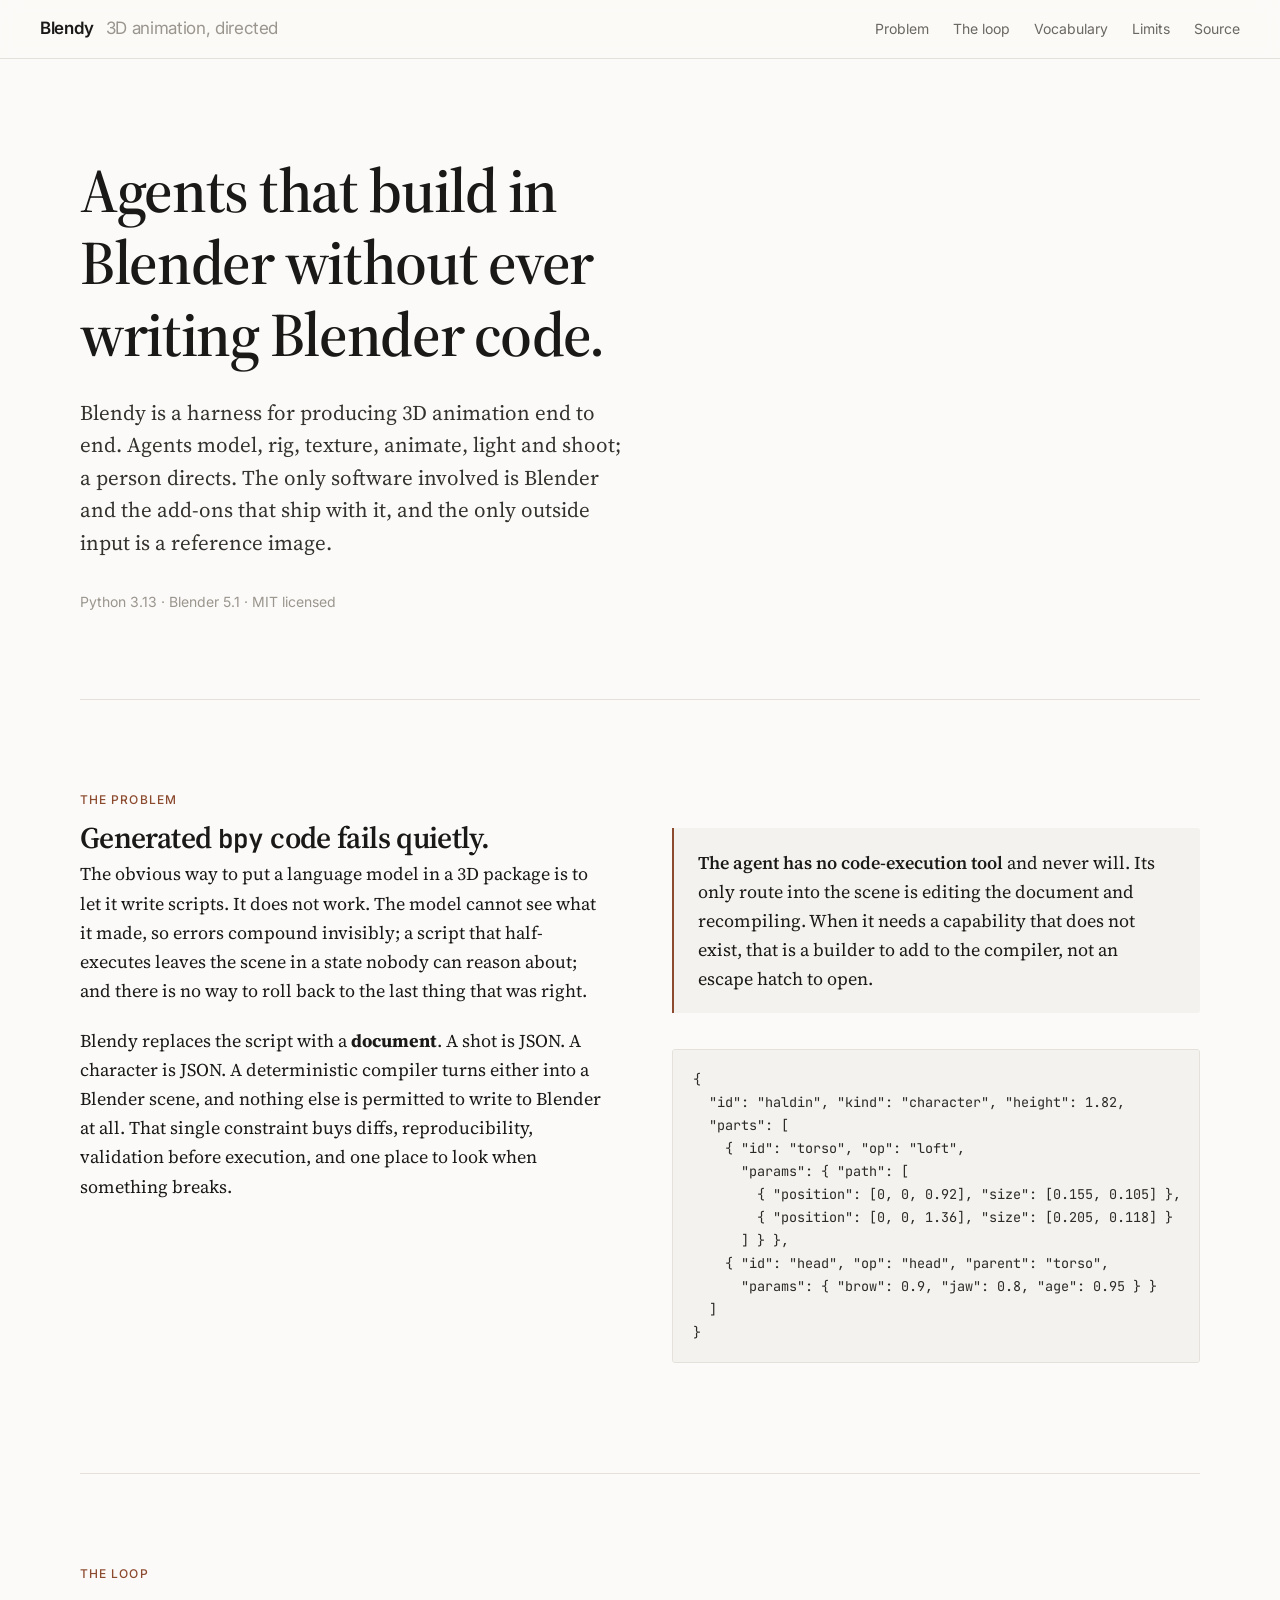
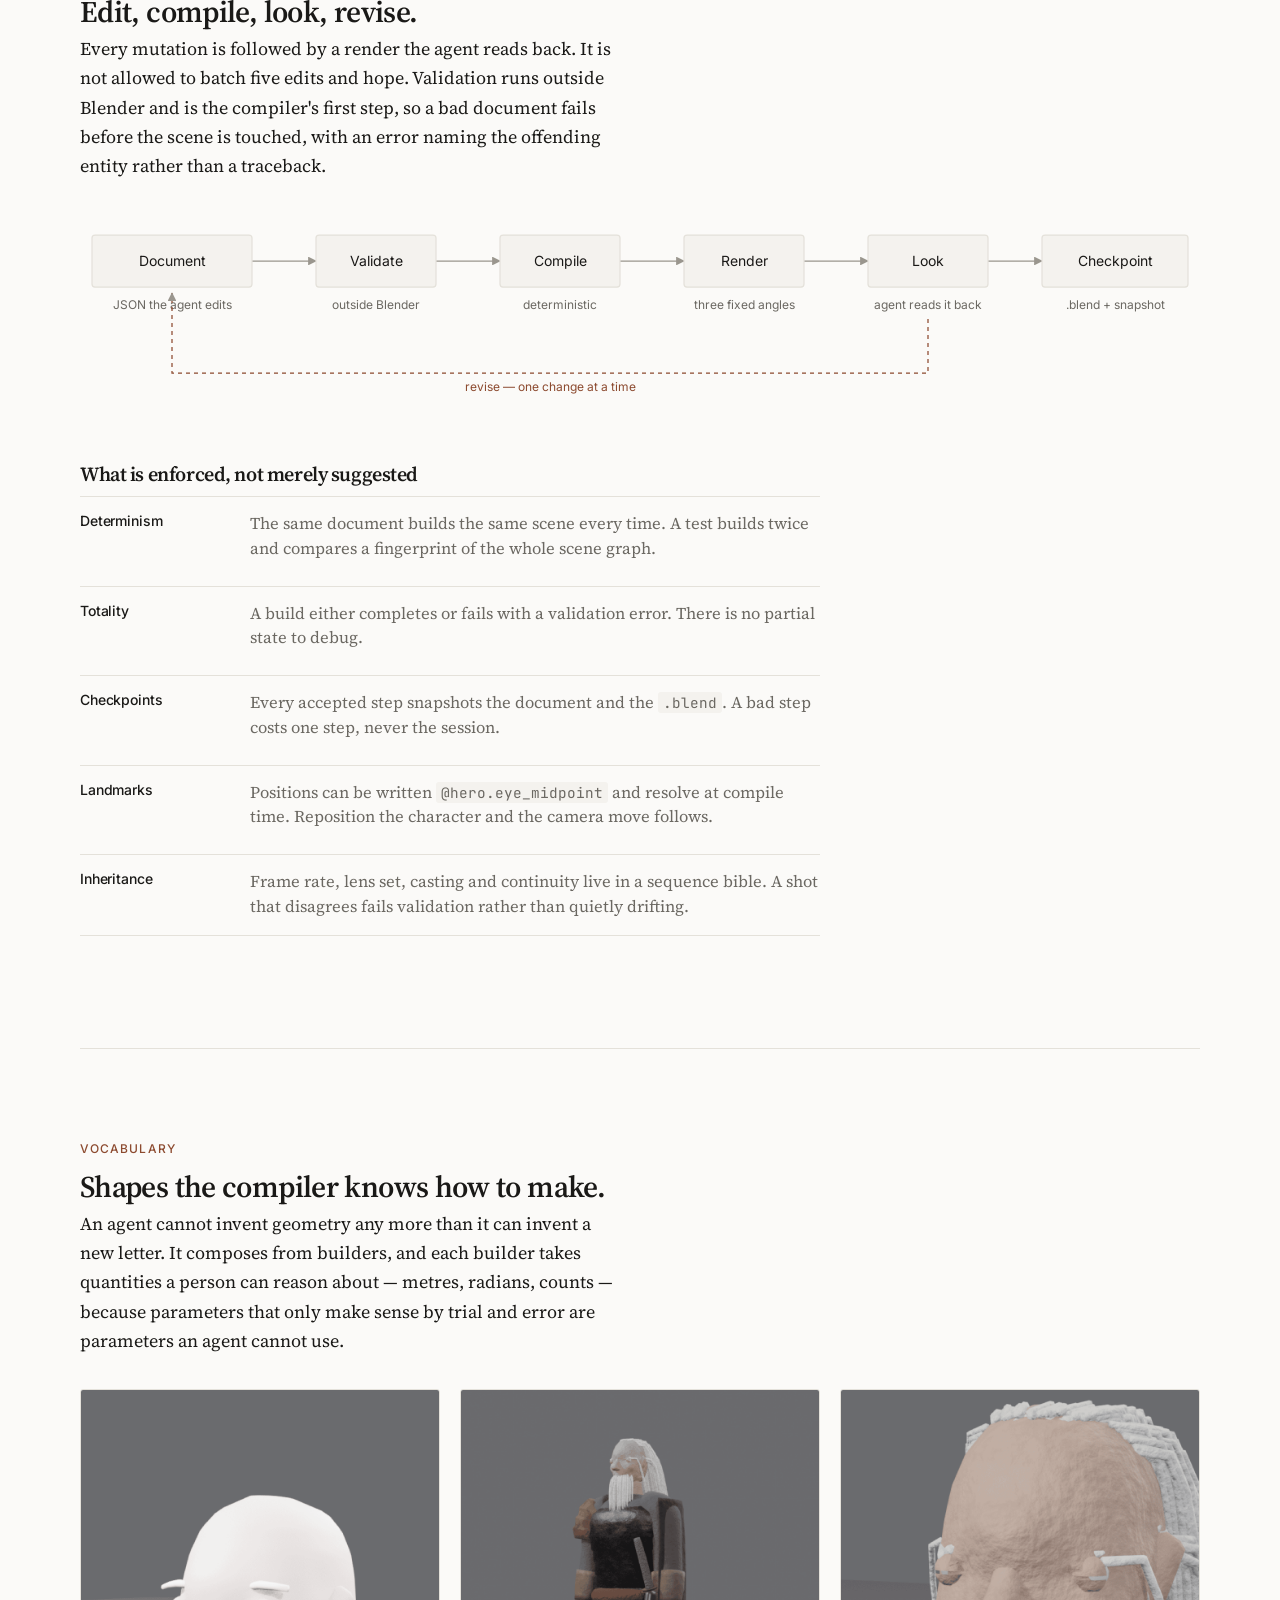
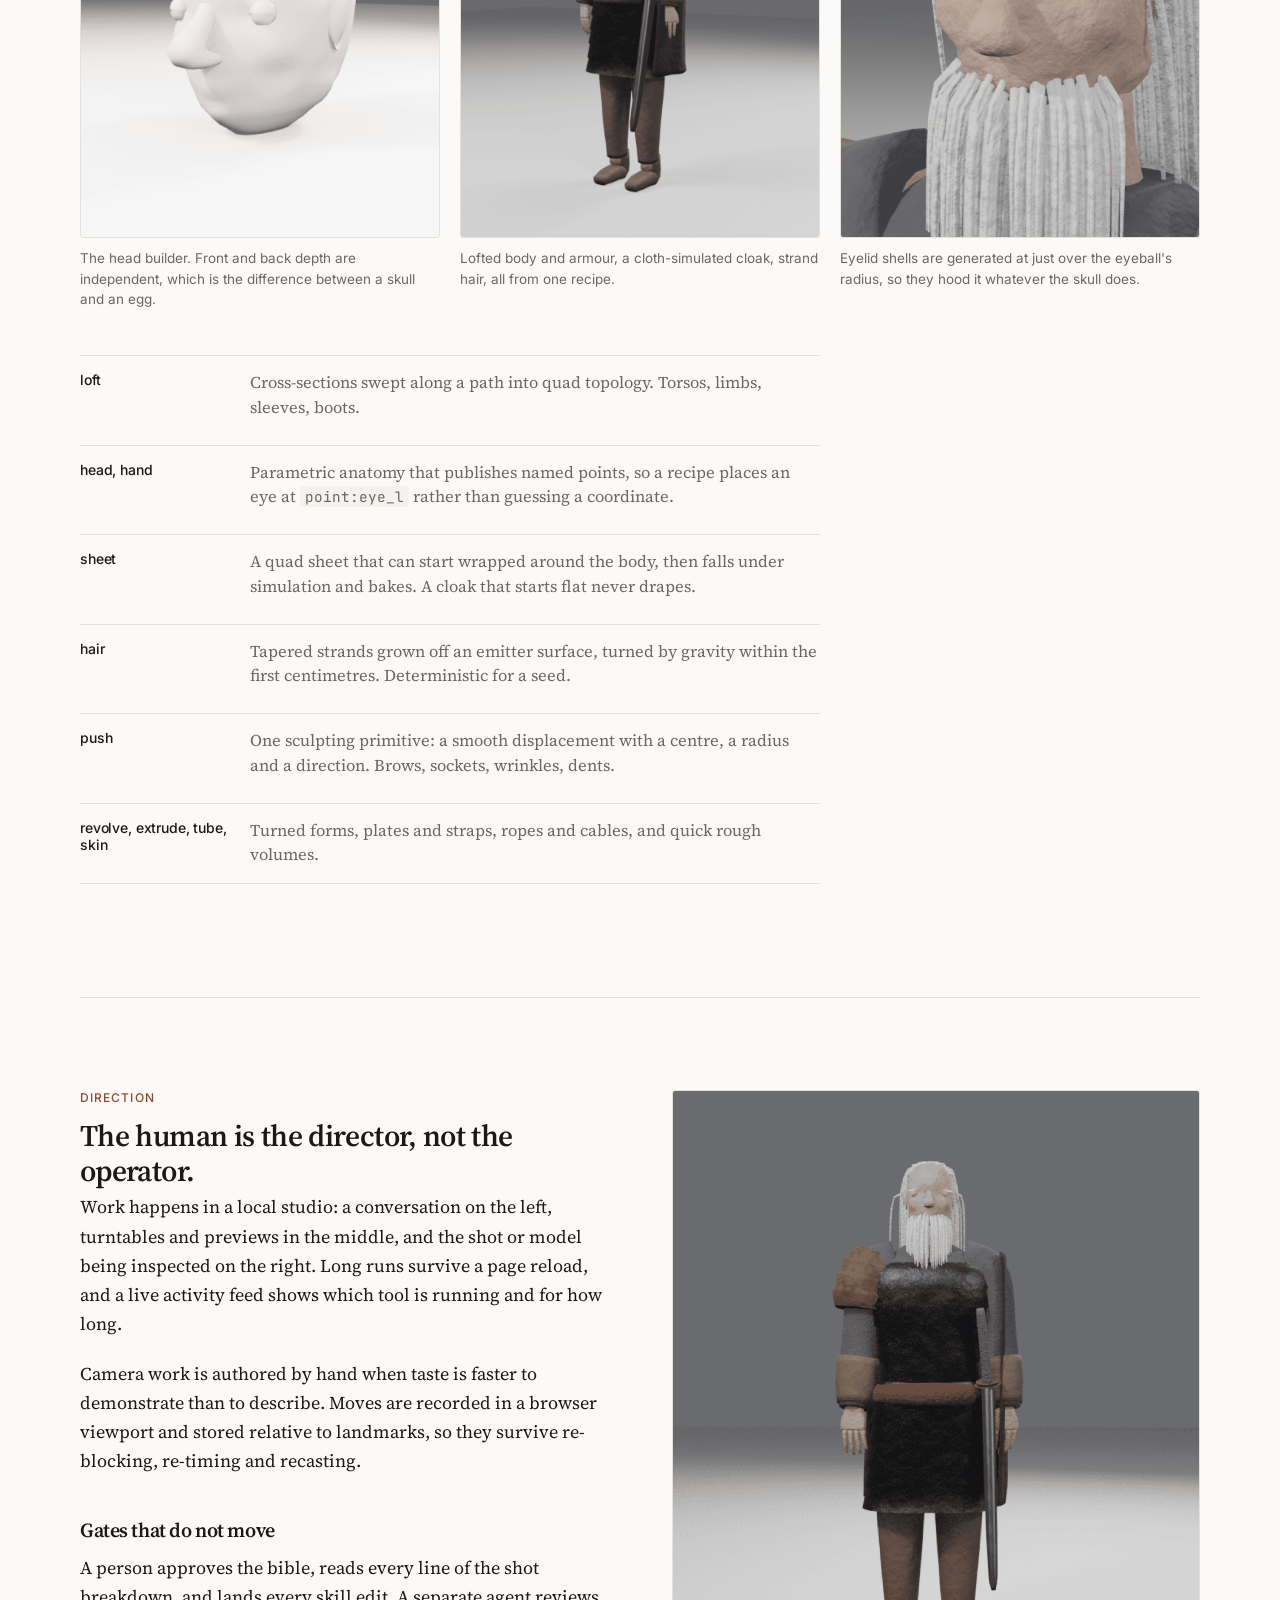
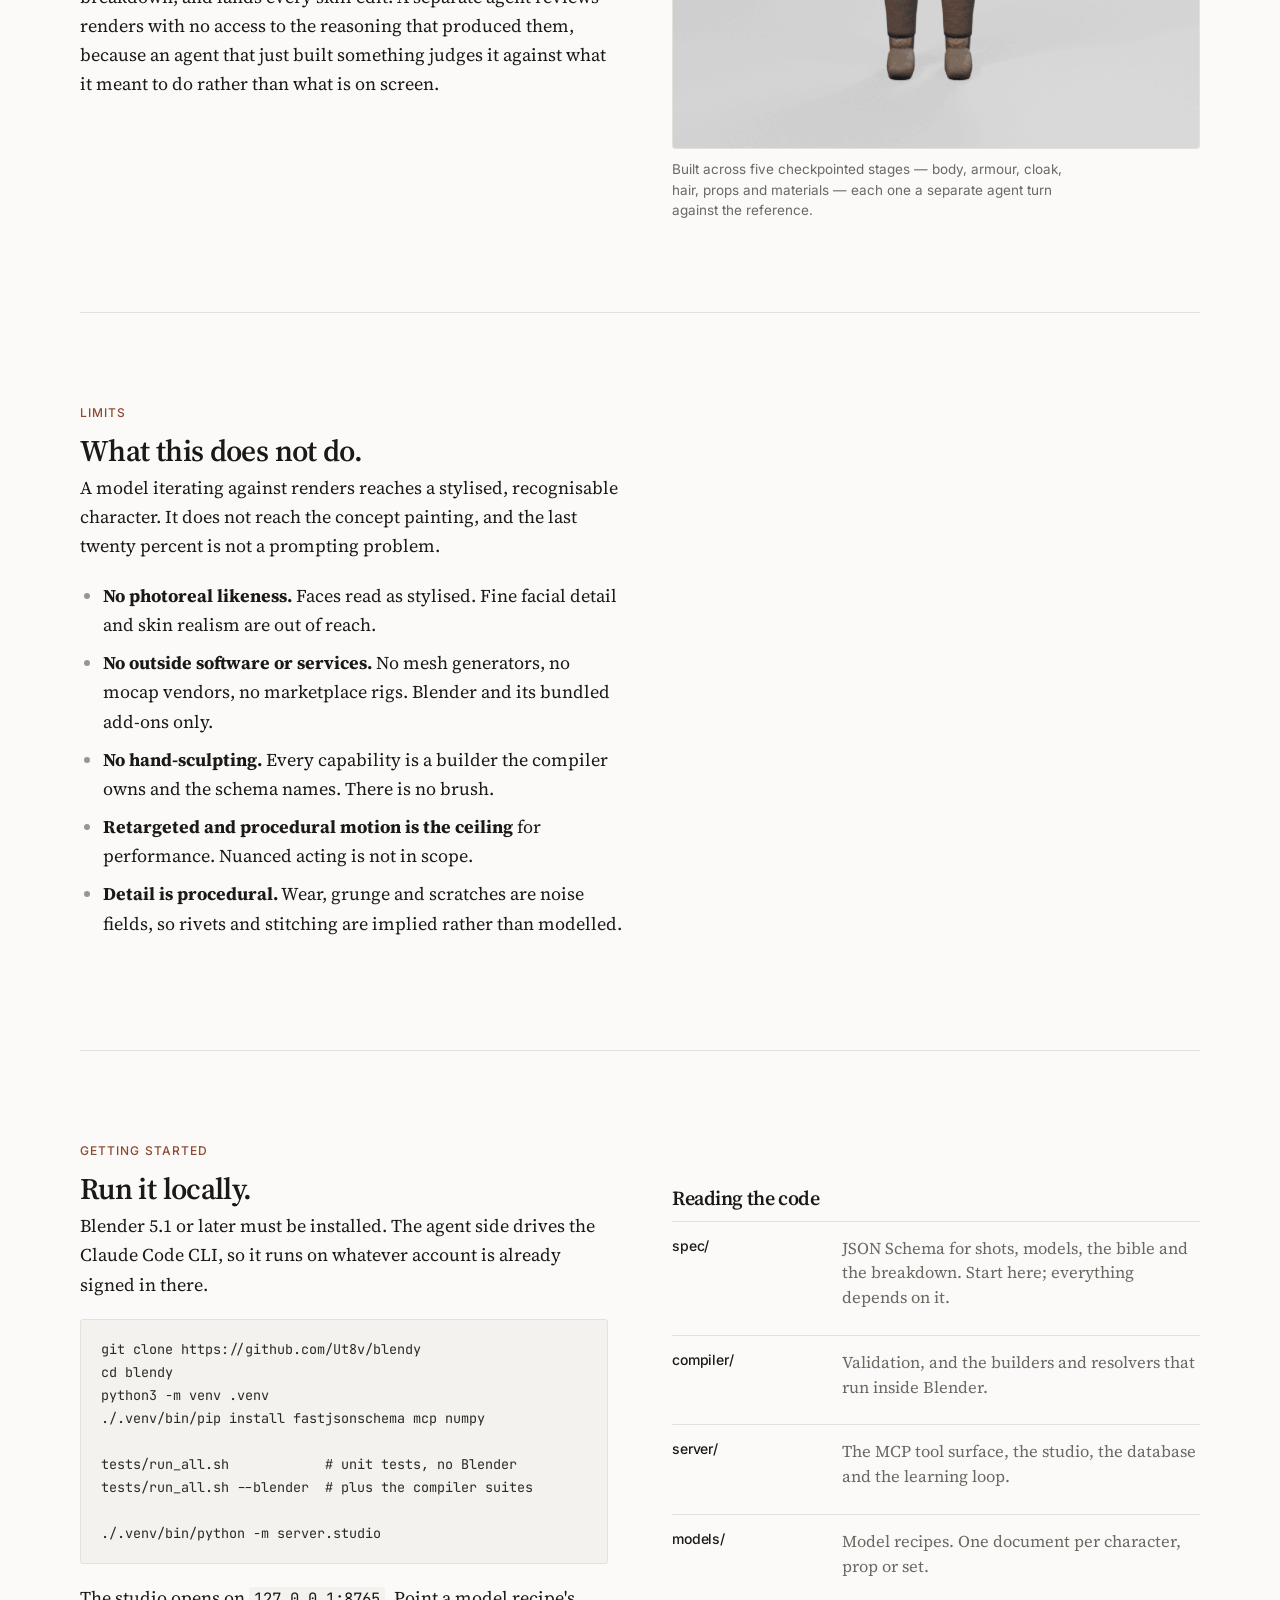
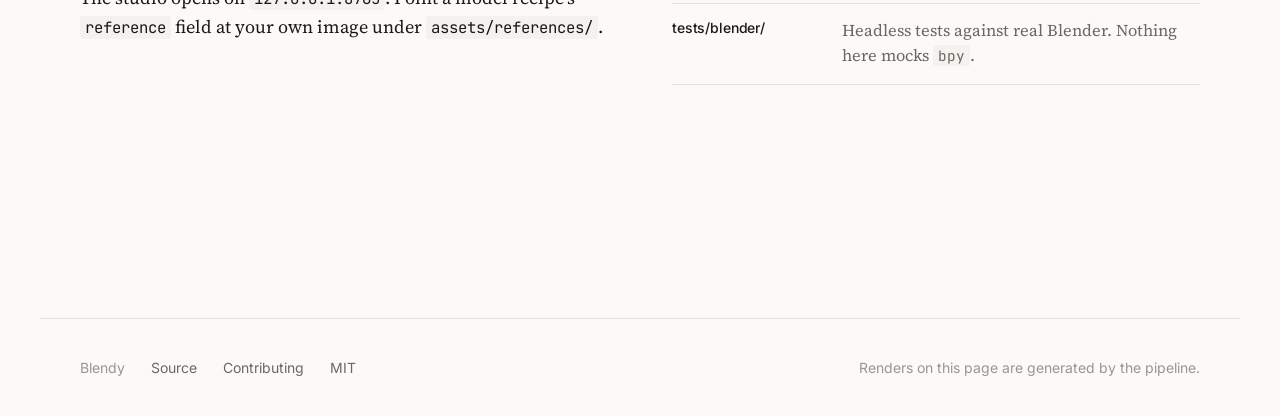
==== docs/index.html @ 9d81b54c "Project site: overview, the loop, the builder vocabulary and its limits" ====
<!doctype html>
<html lang="en">
<head>
<meta charset="utf-8">
<meta name="viewport" content="width=device-width, initial-scale=1">
<title>Blendy — an agent harness for 3D animation in Blender</title>
<meta name="description" content="Agents model, rig, animate, light and shoot in Blender by editing a declarative document. A deterministic compiler turns it into a scene. Nothing else writes to Blender.">
<link rel="preconnect" href="https://fonts.googleapis.com">
<link rel="preconnect" href="https://fonts.gstatic.com" crossorigin>
<link href="https://fonts.googleapis.com/css2?family=Inter:wght@400;500;600&family=JetBrains+Mono:wght@400&family=Source+Serif+4:opsz,wght@8..60,400;8..60,600&display=swap" rel="stylesheet">
<link rel="stylesheet" href="style.css">
</head>
<body>

<header class="masthead">
  <div class="wordmark">Blendy <span>3D animation, directed</span></div>
  <nav>
    <a href="#problem">Problem</a>
    <a href="#loop">The loop</a>
    <a href="#vocabulary">Vocabulary</a>
    <a href="#limits">Limits</a>
    <a href="https://github.com/Ut8v/blendy">Source</a>
  </nav>
</header>

<main>

<section class="hero">
  <div class="prose">
    <h1>Agents that build in Blender without ever writing Blender code.</h1>
    <p class="lede">
      Blendy is a harness for producing 3D animation end to end. Agents model, rig,
      texture, animate, light and shoot; a person directs. The only software involved
      is Blender and the add-ons that ship with it, and the only outside input is a
      reference image.
    </p>
    <p class="byline">Python 3.13 · Blender 5.1 · MIT licensed</p>
  </div>
</section>

<section class="band" id="problem">
  <div class="split">
    <div class="prose">
      <p class="eyebrow">The problem</p>
      <h2>Generated <code>bpy</code> code fails quietly.</h2>
      <p>
        The obvious way to put a language model in a 3D package is to let it write
        scripts. It does not work. The model cannot see what it made, so errors
        compound invisibly; a script that half-executes leaves the scene in a state
        nobody can reason about; and there is no way to roll back to the last thing
        that was right.
      </p>
      <p>
        Blendy replaces the script with a <strong>document</strong>. A shot is JSON.
        A character is JSON. A deterministic compiler turns either into a Blender
        scene, and nothing else is permitted to write to Blender at all. That single
        constraint buys diffs, reproducibility, validation before execution, and one
        place to look when something breaks.
      </p>
    </div>
    <div class="prose">
      <div class="note">
        <p>
          <strong>The agent has no code-execution tool</strong> and never will. Its only
          route into the scene is editing the document and recompiling. When it needs a
          capability that does not exist, that is a builder to add to the compiler, not
          an escape hatch to open.
        </p>
      </div>
      <pre>{
  "id": "haldin", "kind": "character", "height": 1.82,
  "parts": [
    { "id": "torso", "op": "loft",
      "params": { "path": [
        { "position": [0, 0, 0.92], "size": [0.155, 0.105] },
        { "position": [0, 0, 1.36], "size": [0.205, 0.118] }
      ] } },
    { "id": "head", "op": "head", "parent": "torso",
      "params": { "brow": 0.9, "jaw": 0.8, "age": 0.95 } }
  ]
}</pre>
    </div>
  </div>
</section>

<section class="band" id="loop">
  <div class="prose">
    <p class="eyebrow">The loop</p>
    <h2>Edit, compile, look, revise.</h2>
    <p>
      Every mutation is followed by a render the agent reads back. It is not allowed
      to batch five edits and hope. Validation runs outside Blender and is the
      compiler's first step, so a bad document fails before the scene is touched, with
      an error naming the offending entity rather than a traceback.
    </p>
  </div>

  <div class="diagram" role="img" aria-label="Pipeline: document, validate, compile, render, look, then revise or checkpoint.">
    <svg viewBox="0 0 1120 210" xmlns="http://www.w3.org/2000/svg">
      <defs>
        <marker id="a" viewBox="0 0 10 10" refX="9" refY="5" markerWidth="7" markerHeight="7" orient="auto">
          <path d="M0 0 L10 5 L0 10 z" fill="#9a968e"/>
        </marker>
      </defs>
      <g fill="none" stroke="#9a968e" stroke-width="1.25" marker-end="url(#a)">
        <path d="M172 60 H236"/><path d="M356 60 H420"/><path d="M540 60 H604"/><path d="M724 60 H788"/>
        <path d="M908 60 H962"/>
      </g>
      <g stroke="#e4e1da" stroke-width="1.25" fill="#f4f2ee">
        <rect x="12" y="34" width="160" height="52" rx="3"/>
        <rect x="236" y="34" width="120" height="52" rx="3"/>
        <rect x="420" y="34" width="120" height="52" rx="3"/>
        <rect x="604" y="34" width="120" height="52" rx="3"/>
        <rect x="788" y="34" width="120" height="52" rx="3"/>
        <rect x="962" y="34" width="146" height="52" rx="3"/>
      </g>
      <g font-size="14" fill="#1a1917" text-anchor="middle">
        <text x="92" y="65">Document</text><text x="296" y="65">Validate</text>
        <text x="480" y="65">Compile</text><text x="664" y="65">Render</text>
        <text x="848" y="65">Look</text><text x="1035" y="65">Checkpoint</text>
      </g>
      <g font-size="12" fill="#6b6862" text-anchor="middle">
        <text x="92" y="108">JSON the agent edits</text>
        <text x="296" y="108">outside Blender</text>
        <text x="480" y="108">deterministic</text>
        <text x="664" y="108">three fixed angles</text>
        <text x="848" y="108">agent reads it back</text>
        <text x="1035" y="108">.blend + snapshot</text>
      </g>
      <path d="M848 118 V172 H92 V92" fill="none" stroke="#8c4a2f" stroke-width="1.25"
            stroke-dasharray="4 4" marker-end="url(#a)"/>
      <text x="470" y="190" font-size="12" fill="#8c4a2f" text-anchor="middle">revise — one change at a time</text>
    </svg>
  </div>

  <div class="prose wide" style="margin-top:44px">
    <h3>What is enforced, not merely suggested</h3>
    <ul class="plain">
      <li><b>Determinism</b><span>The same document builds the same scene every time. A test builds twice and compares a fingerprint of the whole scene graph.</span></li>
      <li><b>Totality</b><span>A build either completes or fails with a validation error. There is no partial state to debug.</span></li>
      <li><b>Checkpoints</b><span>Every accepted step snapshots the document and the <code>.blend</code>. A bad step costs one step, never the session.</span></li>
      <li><b>Landmarks</b><span>Positions can be written <code>@hero.eye_midpoint</code> and resolve at compile time. Reposition the character and the camera move follows.</span></li>
      <li><b>Inheritance</b><span>Frame rate, lens set, casting and continuity live in a sequence bible. A shot that disagrees fails validation rather than quietly drifting.</span></li>
    </ul>
  </div>
</section>

<section class="band" id="vocabulary">
  <div class="prose">
    <p class="eyebrow">Vocabulary</p>
    <h2>Shapes the compiler knows how to make.</h2>
    <p>
      An agent cannot invent geometry any more than it can invent a new letter. It
      composes from builders, and each builder takes quantities a person can reason
      about — metres, radians, counts — because parameters that only make sense by
      trial and error are parameters an agent cannot use.
    </p>
  </div>

  <div class="plates">
    <figure>
      <img src="images/head-builder.png" alt="A parametric head with brow ridge, eye sockets, cheekbones and jaw.">
      <figcaption>The head builder. Front and back depth are independent, which is the difference between a skull and an egg.</figcaption>
    </figure>
    <figure>
      <img src="images/haldin-three-quarter.png" alt="A character in layered armour with a cloak and a sword at the hip.">
      <figcaption>Lofted body and armour, a cloth-simulated cloak, strand hair, all from one recipe.</figcaption>
    </figure>
    <figure>
      <img src="images/haldin-head.png" alt="Close-up of the character's head showing lids, beard and hair.">
      <figcaption>Eyelid shells are generated at just over the eyeball's radius, so they hood it whatever the skull does.</figcaption>
    </figure>
  </div>

  <div class="prose wide" style="margin-top:46px">
    <ul class="plain">
      <li><b>loft</b><span>Cross-sections swept along a path into quad topology. Torsos, limbs, sleeves, boots.</span></li>
      <li><b>head, hand</b><span>Parametric anatomy that publishes named points, so a recipe places an eye at <code>point:eye_l</code> rather than guessing a coordinate.</span></li>
      <li><b>sheet</b><span>A quad sheet that can start wrapped around the body, then falls under simulation and bakes. A cloak that starts flat never drapes.</span></li>
      <li><b>hair</b><span>Tapered strands grown off an emitter surface, turned by gravity within the first centimetres. Deterministic for a seed.</span></li>
      <li><b>push</b><span>One sculpting primitive: a smooth displacement with a centre, a radius and a direction. Brows, sockets, wrinkles, dents.</span></li>
      <li><b>revolve, extrude, tube, skin</b><span>Turned forms, plates and straps, ropes and cables, and quick rough volumes.</span></li>
    </ul>
  </div>
</section>

<section class="band" id="direction">
  <div class="split">
    <div class="prose">
      <p class="eyebrow">Direction</p>
      <h2>The human is the director, not the operator.</h2>
      <p>
        Work happens in a local studio: a conversation on the left, turntables and
        previews in the middle, and the shot or model being inspected on the right.
        Long runs survive a page reload, and a live activity feed shows which tool is
        running and for how long.
      </p>
      <p>
        Camera work is authored by hand when taste is faster to demonstrate than to
        describe. Moves are recorded in a browser viewport and stored relative to
        landmarks, so they survive re-blocking, re-timing and recasting.
      </p>
      <h3>Gates that do not move</h3>
      <p>
        A person approves the bible, reads every line of the shot breakdown, and lands
        every skill edit. A separate agent reviews renders with no access to the
        reasoning that produced them, because an agent that just built something
        judges it against what it meant to do rather than what is on screen.
      </p>
    </div>
    <figure>
      <img src="images/haldin-front.png" alt="Front view of the finished character.">
      <figcaption>
        Built across five checkpointed stages — body, armour, cloak, hair, props and
        materials — each one a separate agent turn against the reference.
      </figcaption>
    </figure>
  </div>
</section>

<section class="band" id="limits">
  <div class="prose">
    <p class="eyebrow">Limits</p>
    <h2>What this does not do.</h2>
    <p>
      A model iterating against renders reaches a stylised, recognisable character. It
      does not reach the concept painting, and the last twenty percent is not a
      prompting problem.
    </p>
    <ul>
      <li><strong>No photoreal likeness.</strong> Faces read as stylised. Fine facial detail and skin realism are out of reach.</li>
      <li><strong>No outside software or services.</strong> No mesh generators, no mocap vendors, no marketplace rigs. Blender and its bundled add-ons only.</li>
      <li><strong>No hand-sculpting.</strong> Every capability is a builder the compiler owns and the schema names. There is no brush.</li>
      <li><strong>Retargeted and procedural motion is the ceiling</strong> for performance. Nuanced acting is not in scope.</li>
      <li><strong>Detail is procedural.</strong> Wear, grunge and scratches are noise fields, so rivets and stitching are implied rather than modelled.</li>
    </ul>
  </div>
</section>

<section class="band" id="start">
  <div class="split">
    <div class="prose">
      <p class="eyebrow">Getting started</p>
      <h2>Run it locally.</h2>
      <p>
        Blender 5.1 or later must be installed. The agent side drives the Claude Code
        CLI, so it runs on whatever account is already signed in there.
      </p>
      <pre>git clone https://github.com/Ut8v/blendy
cd blendy
python3 -m venv .venv
./.venv/bin/pip install fastjsonschema mcp numpy

tests/run_all.sh            # unit tests, no Blender
tests/run_all.sh --blender  # plus the compiler suites

./.venv/bin/python -m server.studio</pre>
      <p>
        The studio opens on <code>127.0.0.1:8765</code>. Point a model recipe's
        <code>reference</code> field at your own image under
        <code>assets/references/</code>.
      </p>
    </div>
    <div class="prose">
      <h3>Reading the code</h3>
      <ul class="plain">
        <li><b>spec/</b><span>JSON Schema for shots, models, the bible and the breakdown. Start here; everything depends on it.</span></li>
        <li><b>compiler/</b><span>Validation, and the builders and resolvers that run inside Blender.</span></li>
        <li><b>server/</b><span>The MCP tool surface, the studio, the database and the learning loop.</span></li>
        <li><b>models/</b><span>Model recipes. One document per character, prop or set.</span></li>
        <li><b>tests/blender/</b><span>Headless tests against real Blender. Nothing here mocks <code>bpy</code>.</span></li>
      </ul>
    </div>
  </div>
</section>

</main>

<footer>
  <span>Blendy</span>
  <a href="https://github.com/Ut8v/blendy">Source</a>
  <a href="https://github.com/Ut8v/blendy/blob/main/CONTRIBUTING.md">Contributing</a>
  <a href="https://github.com/Ut8v/blendy/blob/main/LICENSE">MIT</a>
  <span style="margin-left:auto">Renders on this page are generated by the pipeline.</span>
</footer>

</body>
</html>
---- docs/style.css ----
/* Blendy documentation. Editorial rather than promotional: one column, real
   prose, restrained palette, no decoration that is not carrying information. */

:root {
  --paper: #fbfaf8;
  --ink: #1a1917;
  --muted: #6b6862;
  --faint: #9a968e;
  --rule: #e4e1da;
  --panel: #f4f2ee;
  --accent: #8c4a2f;
  --serif: "Source Serif 4", Iowan Old Style, Georgia, serif;
  --sans: "Inter", ui-sans-serif, system-ui, -apple-system, sans-serif;
  --mono: "JetBrains Mono", ui-monospace, SFMono-Regular, Menlo, monospace;
  --measure: 34rem;
}

* { box-sizing: border-box; }
html { -webkit-text-size-adjust: 100%; scroll-behavior: smooth; }
body {
  margin: 0; background: var(--paper); color: var(--ink);
  font: 400 18px/1.62 var(--serif);
  -webkit-font-smoothing: antialiased; font-synthesis: none;
}

/* ---- masthead ---- */
.masthead {
  position: sticky; top: 0; z-index: 10;
  display: flex; align-items: baseline; gap: 28px;
  padding: 18px 40px; border-bottom: 1px solid var(--rule);
  background: color-mix(in srgb, var(--paper) 88%, transparent);
  backdrop-filter: saturate(1.4) blur(8px);
}
.wordmark { font: 600 17px var(--sans); letter-spacing: -0.02em; }
.wordmark span { color: var(--faint); font-weight: 400; margin-left: 8px; }
.masthead nav { margin-left: auto; display: flex; gap: 24px; }
.masthead a {
  font: 400 14px var(--sans); color: var(--muted); text-decoration: none;
  padding-bottom: 2px; border-bottom: 1px solid transparent;
}
.masthead a:hover { color: var(--ink); border-bottom-color: var(--ink); }

/* ---- layout ---- */
main { padding: 0 40px 120px; }
section { max-width: 1120px; margin: 0 auto; }
.prose { max-width: var(--measure); }
.prose.wide { max-width: 740px; }
.lede { font-size: 21px; line-height: 1.55; }
p { margin: 0 0 1.15em; }
a { color: var(--ink); text-decoration-color: var(--faint); text-underline-offset: 3px; }
a:hover { text-decoration-color: var(--ink); }

h1, h2, h3 { font-weight: 600; letter-spacing: -0.021em; line-height: 1.16; margin: 0; }
h1 { font-size: clamp(40px, 6vw, 62px); max-width: 20ch; }
h2 { font-size: 30px; margin: 0 0 4px; }
h3 { font-size: 20px; margin: 2.2em 0 0.5em; }
.eyebrow {
  font: 500 12px var(--sans); letter-spacing: 0.09em; text-transform: uppercase;
  color: var(--accent); margin: 0 0 14px;
}

.band { padding: 92px 0; border-top: 1px solid var(--rule); }
.band:first-of-type { border-top: 0; }
.split { display: grid; grid-template-columns: minmax(0, 1fr) minmax(0, 1fr); gap: 64px; align-items: start; }
@media (max-width: 900px) {
  main { padding: 0 22px 80px; }
  .masthead { padding: 16px 22px; gap: 16px; }
  .masthead nav { gap: 16px; }
  .split { grid-template-columns: 1fr; gap: 36px; }
}

/* ---- hero ---- */
.hero { padding: 96px 0 72px; }
.hero .lede { margin-top: 26px; color: #34322e; }
.byline { margin-top: 34px; font: 400 14px var(--sans); color: var(--faint); }
.byline code { font-size: 13px; }

/* ---- figures ---- */
figure { margin: 0; }
figure img {
  display: block; width: 100%; border: 1px solid var(--rule); border-radius: 3px;
  background: var(--panel);
}
figcaption {
  margin-top: 10px; font: 400 13.5px/1.5 var(--sans); color: var(--muted);
  max-width: 46ch;
}
.plates { display: grid; grid-template-columns: repeat(3, 1fr); gap: 20px; margin-top: 34px; }
@media (max-width: 760px) { .plates { grid-template-columns: 1fr; } }

/* ---- code ---- */
pre {
  margin: 1.4em 0; padding: 18px 20px; overflow-x: auto;
  background: var(--panel); border: 1px solid var(--rule); border-radius: 3px;
  font: 400 13.5px/1.7 var(--mono); color: #2c2a26;
}
code { font-family: var(--mono); font-size: 0.87em; }
p code, li code { background: var(--panel); padding: 1px 5px; border-radius: 3px; }

/* ---- lists ---- */
ul, ol { margin: 0 0 1.15em; padding-left: 1.25em; }
li { margin-bottom: 0.5em; }
li::marker { color: var(--faint); }
.plain { list-style: none; padding: 0; }
.plain li {
  padding: 15px 0; border-top: 1px solid var(--rule);
  display: grid; grid-template-columns: 148px minmax(0, 1fr); gap: 22px;
}
.plain li:last-child { border-bottom: 1px solid var(--rule); }
.plain b { font: 500 14px var(--sans); letter-spacing: -0.01em; }
.plain span { color: var(--muted); font-size: 16.5px; line-height: 1.5; }
@media (max-width: 620px) { .plain li { grid-template-columns: 1fr; gap: 4px; } }

/* ---- diagram ---- */
.diagram { margin: 8px 0 0; }
.diagram svg { width: 100%; height: auto; }
.diagram text { font-family: var(--sans); }

/* ---- callout ---- */
.note {
  margin: 2em 0; padding: 20px 24px; background: var(--panel);
  border-left: 2px solid var(--accent); border-radius: 0 3px 3px 0;
}
.note p:last-child { margin-bottom: 0; }
.note strong { font-weight: 600; }

/* ---- footer ---- */
footer {
  border-top: 1px solid var(--rule); padding: 40px;
  font: 400 14px var(--sans); color: var(--faint);
  display: flex; gap: 26px; flex-wrap: wrap; max-width: 1200px; margin: 0 auto;
}
footer a { color: var(--muted); text-decoration: none; }
footer a:hover { color: var(--ink); }
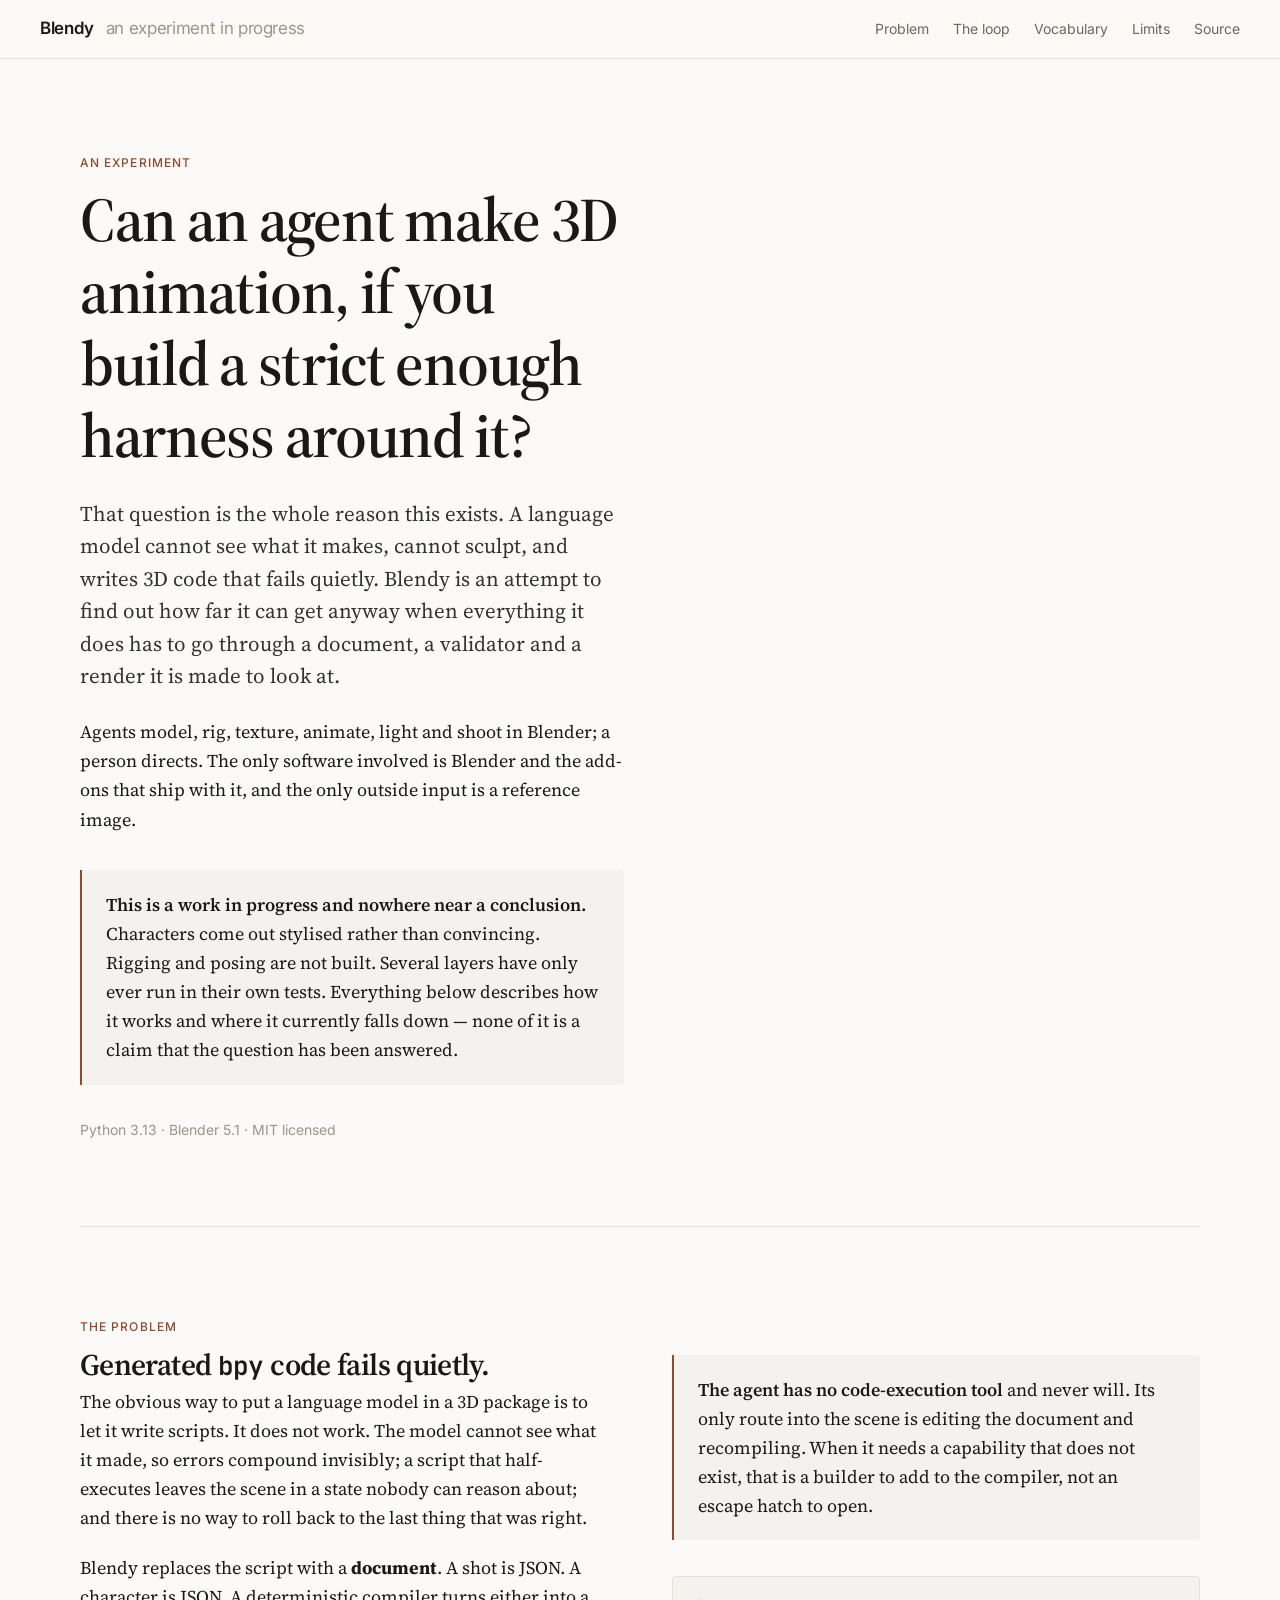
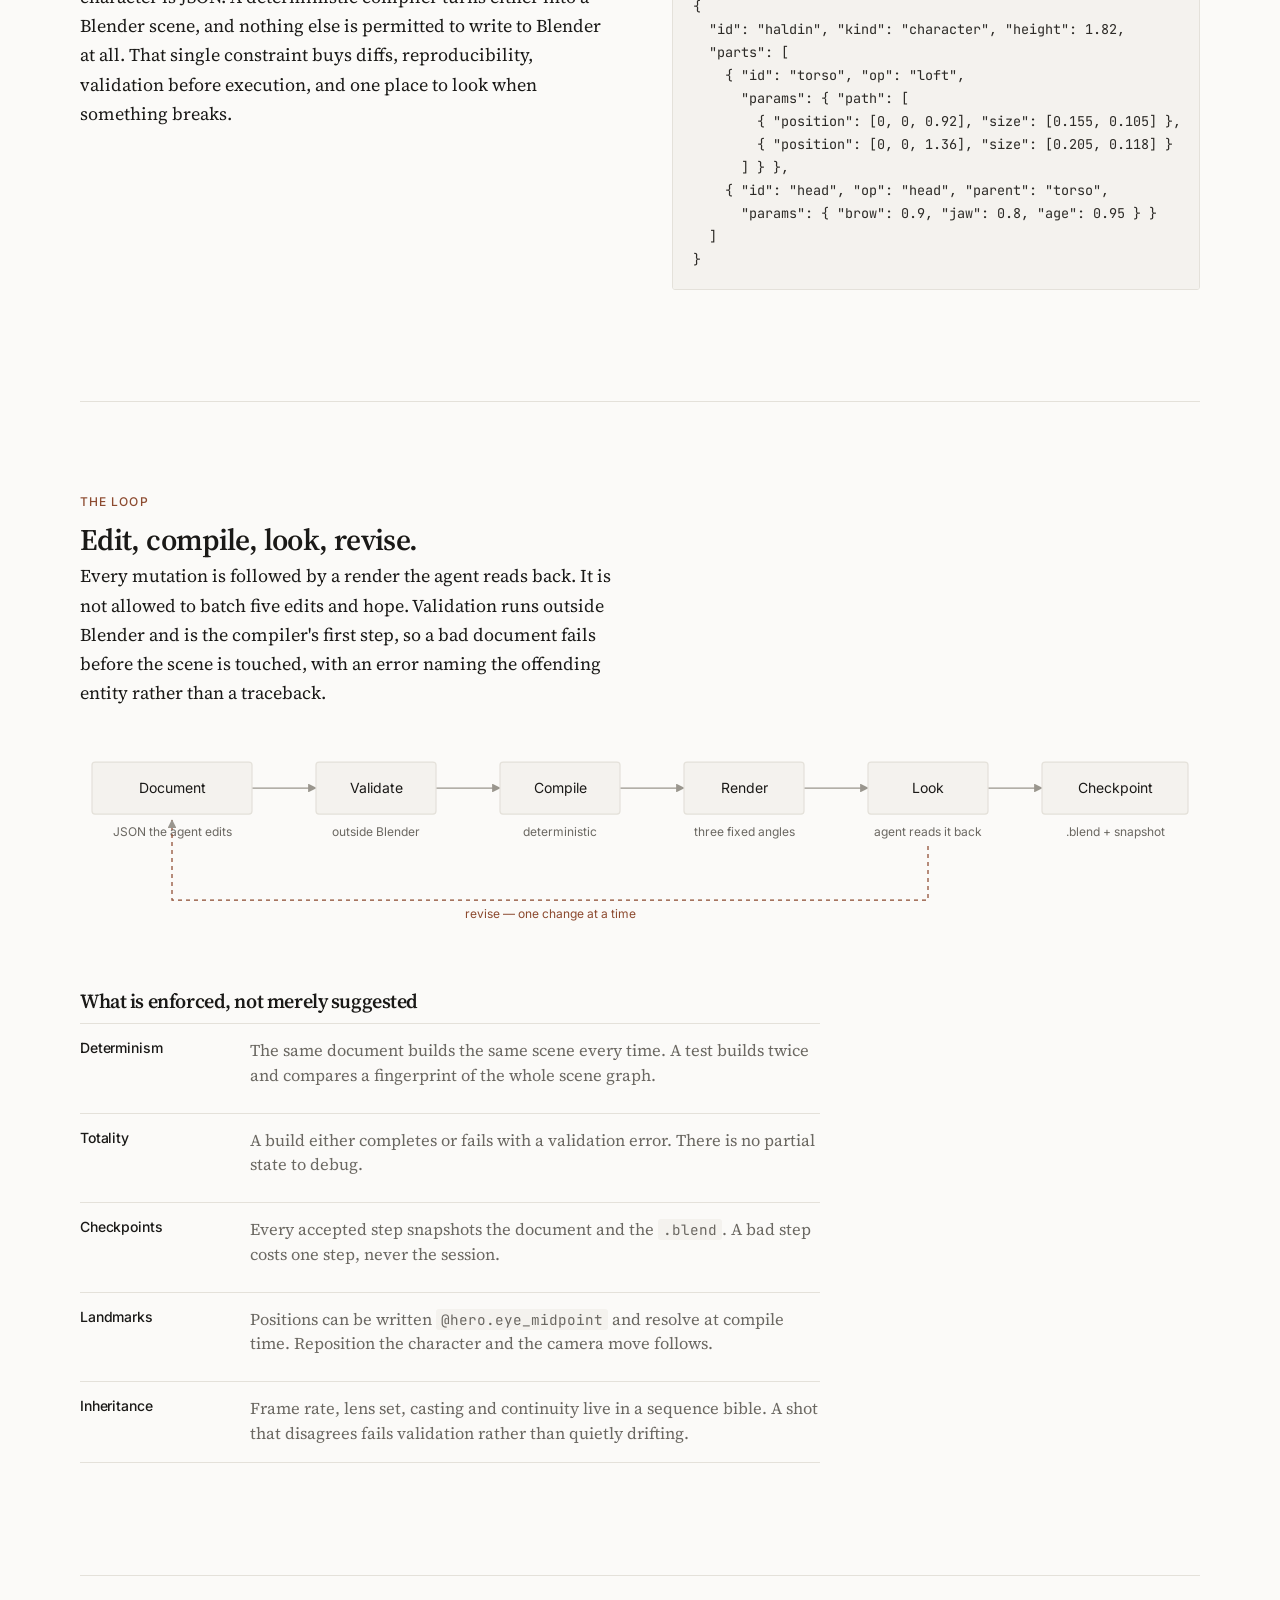
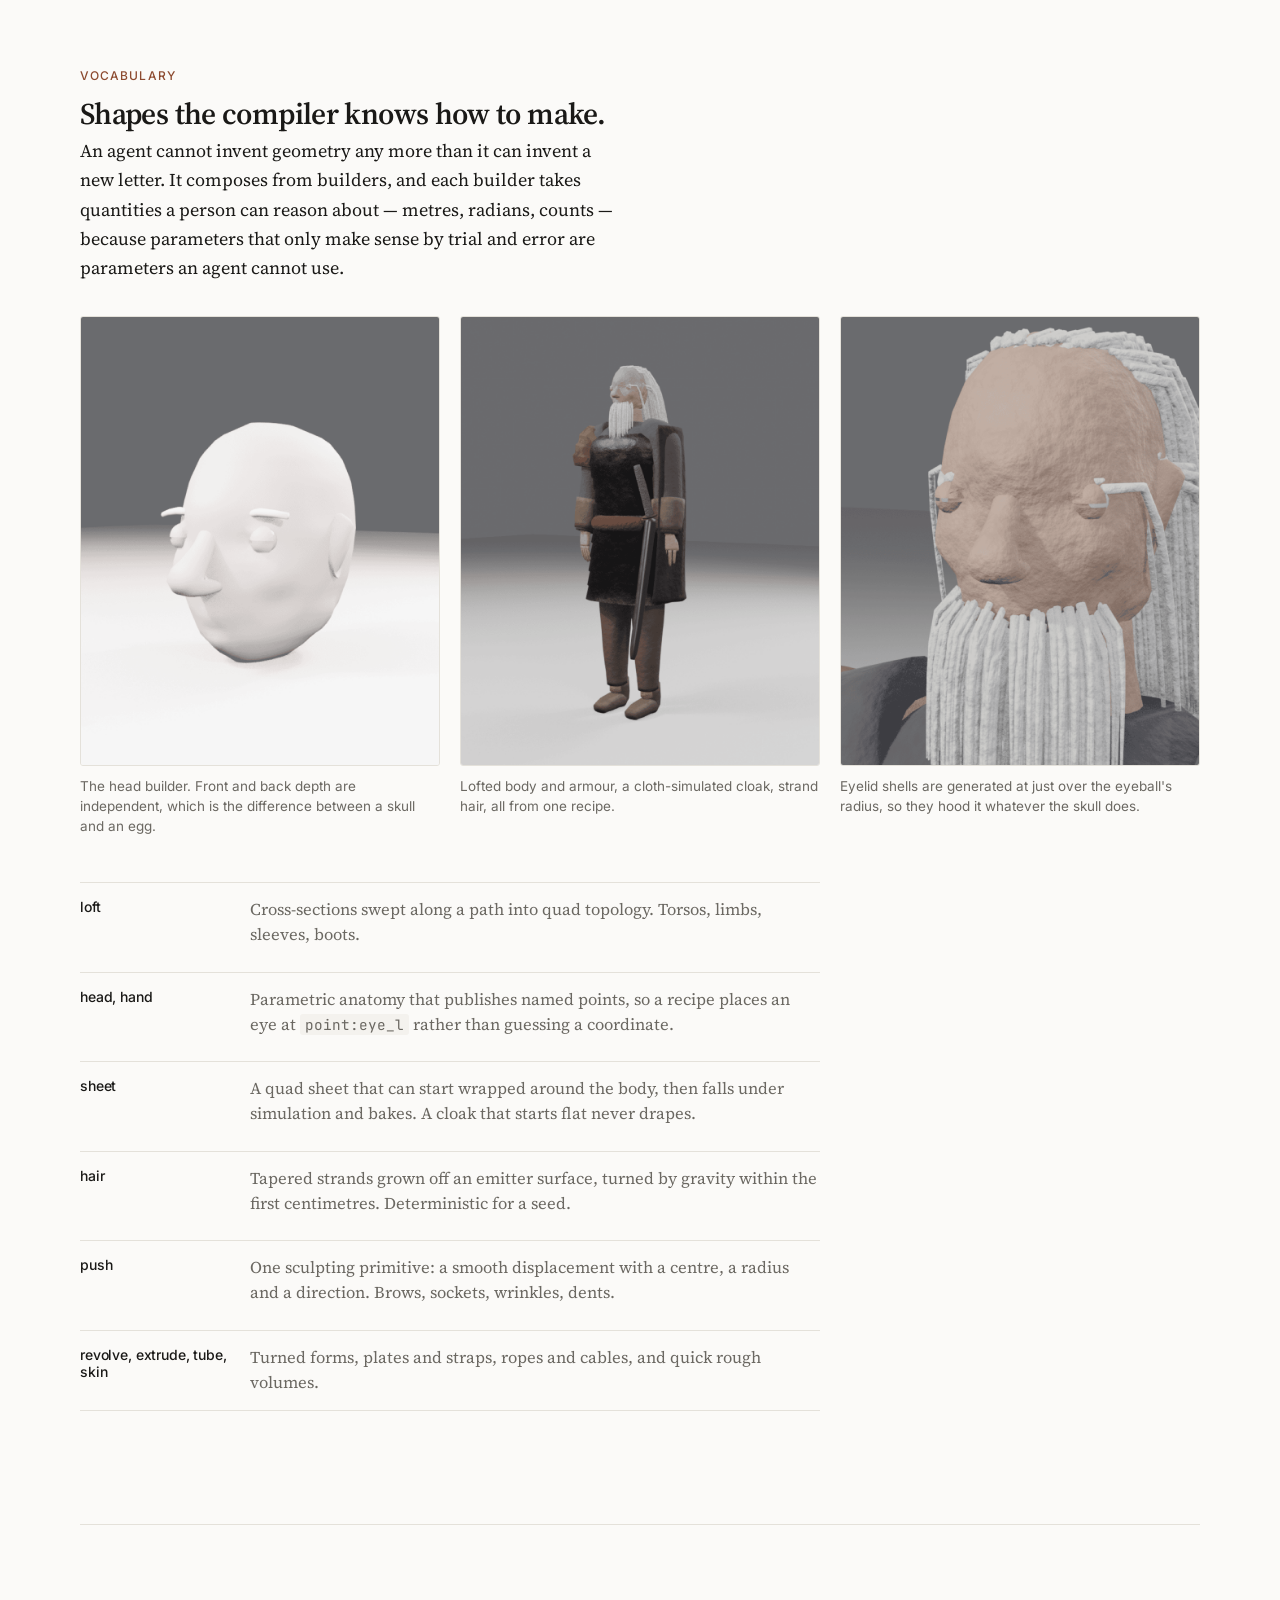
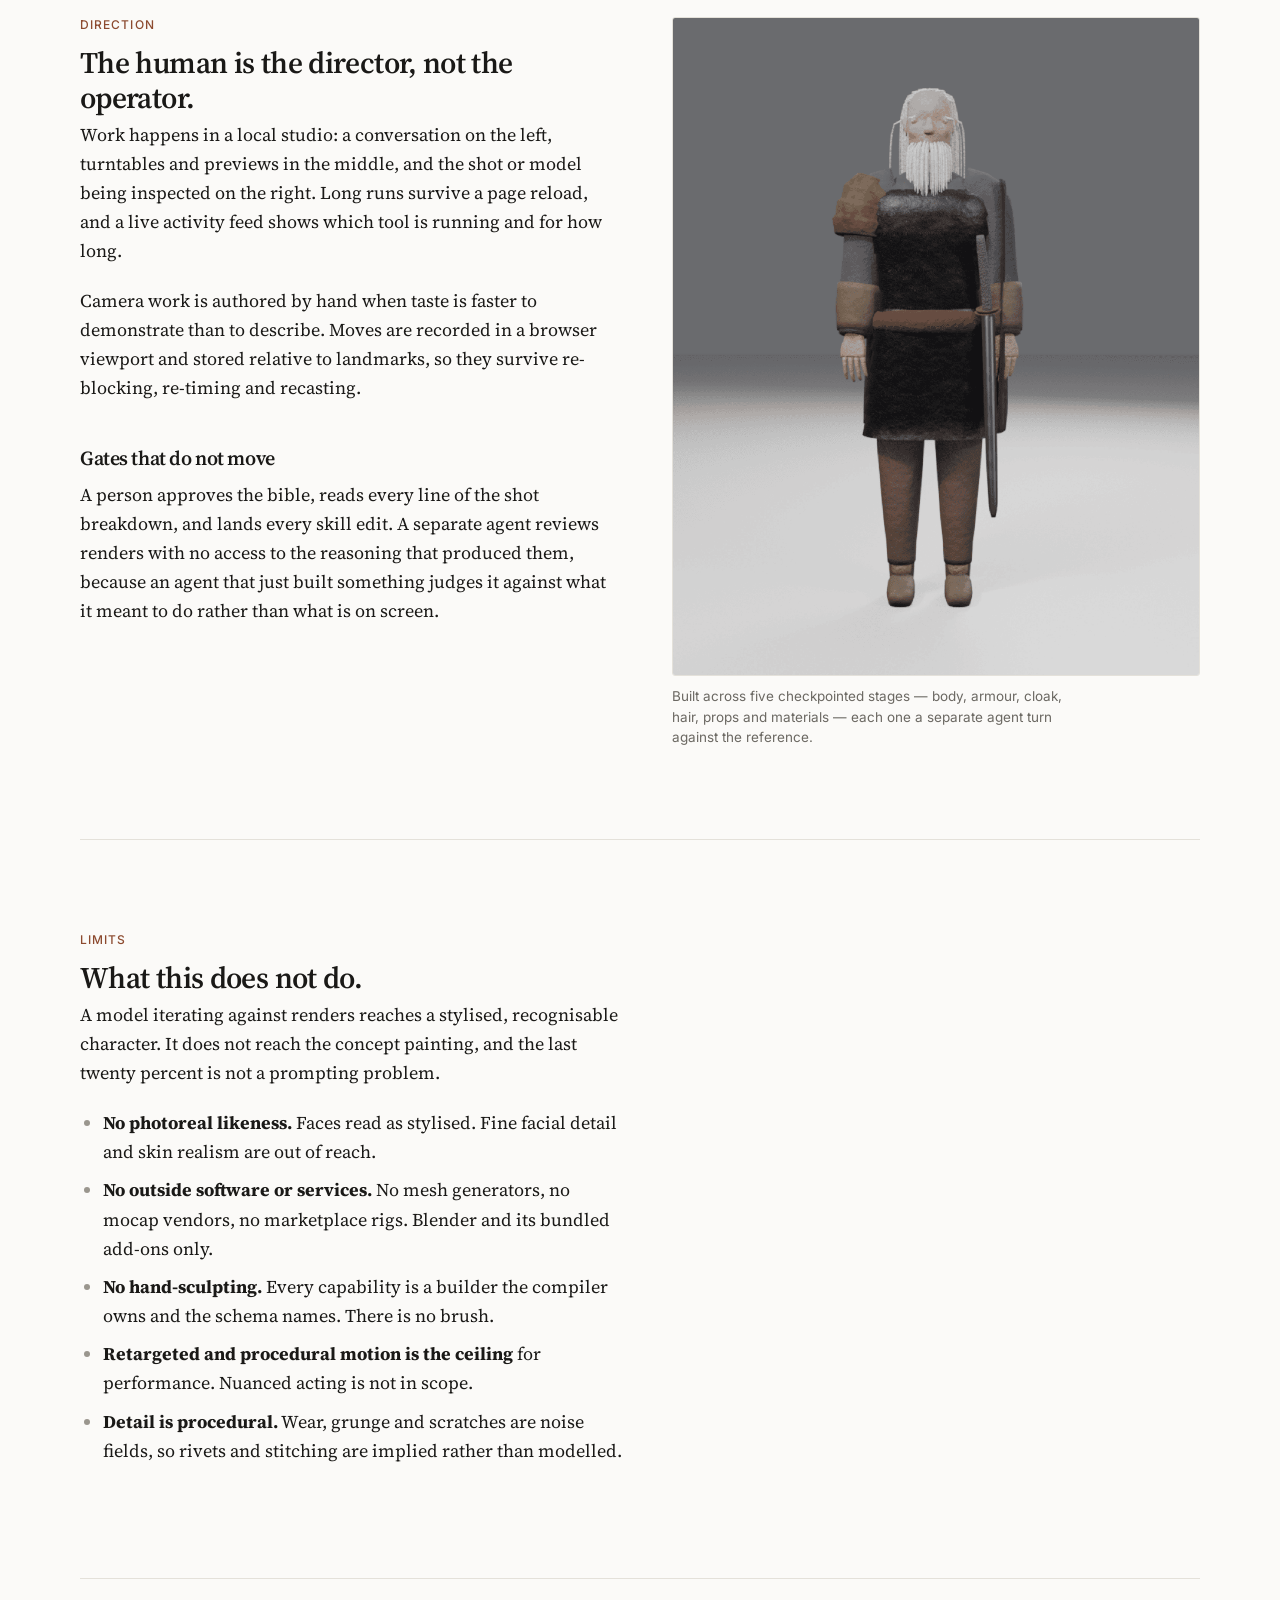
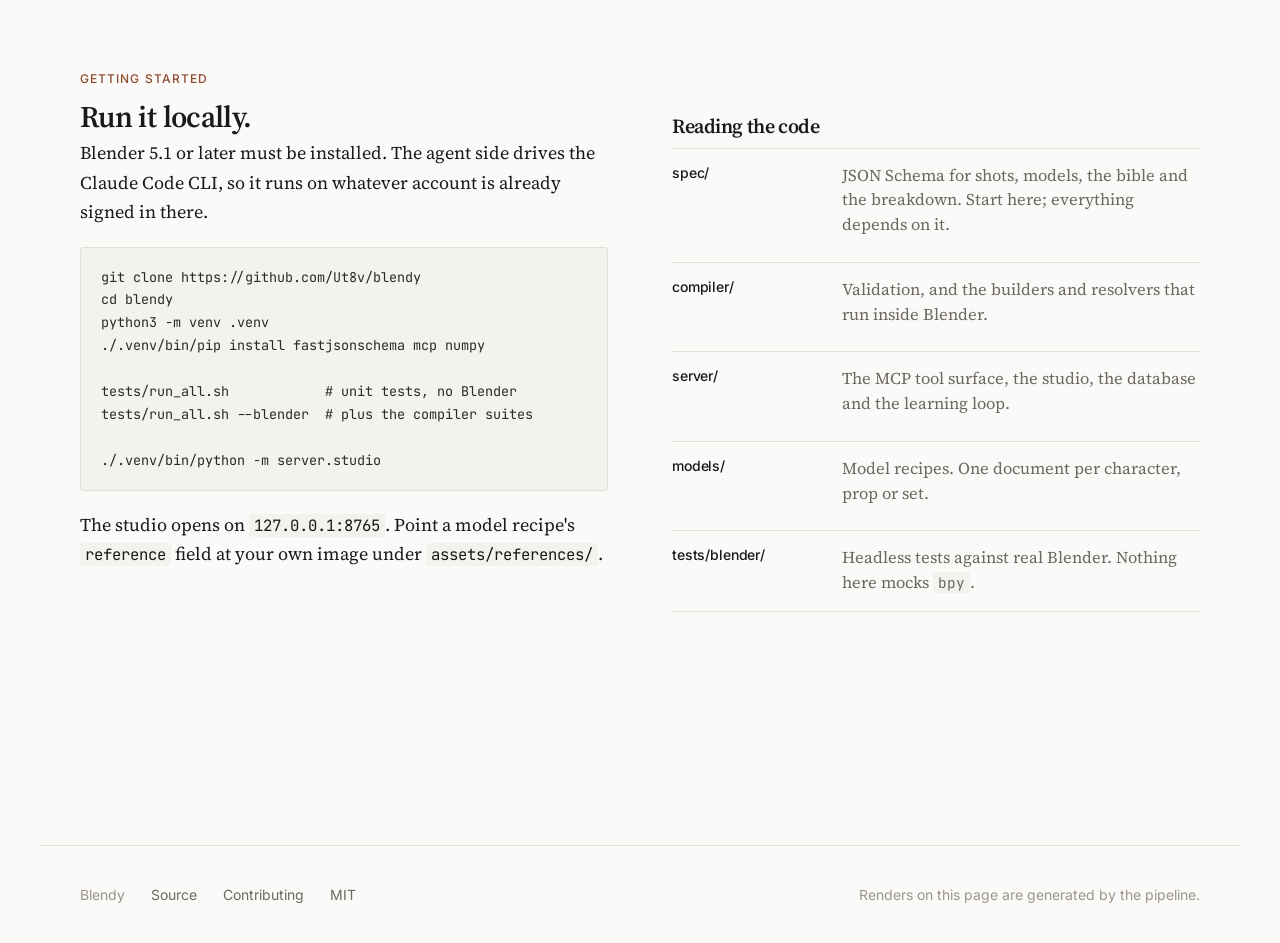
==== commit 0912e593: "Lead with the question: an experiment, not a conclusion" ====
--- a/docs/index.html
+++ b/docs/index.html
@@ -3,8 +3,8 @@
 <head>
 <meta charset="utf-8">
 <meta name="viewport" content="width=device-width, initial-scale=1">
-<title>Blendy — an agent harness for 3D animation in Blender</title>
-<meta name="description" content="Agents model, rig, animate, light and shoot in Blender by editing a declarative document. A deterministic compiler turns it into a scene. Nothing else writes to Blender.">
+<title>Blendy — can agents make 3D animation? An experiment.</title>
+<meta name="description" content="An experiment: can agents produce usable 3D animation in Blender if you build a strict enough harness around them? Work in progress, not a conclusion.">
 <link rel="preconnect" href="https://fonts.googleapis.com">
 <link rel="preconnect" href="https://fonts.gstatic.com" crossorigin>
 <link href="https://fonts.googleapis.com/css2?family=Inter:wght@400;500;600&family=JetBrains+Mono:wght@400&family=Source+Serif+4:opsz,wght@8..60,400;8..60,600&display=swap" rel="stylesheet">
@@ -13,7 +13,7 @@
 <body>
 
 <header class="masthead">
-  <div class="wordmark">Blendy <span>3D animation, directed</span></div>
+  <div class="wordmark">Blendy <span>an experiment in progress</span></div>
   <nav>
     <a href="#problem">Problem</a>
     <a href="#loop">The loop</a>
@@ -27,13 +27,30 @@
 
 <section class="hero">
   <div class="prose">
-    <h1>Agents that build in Blender without ever writing Blender code.</h1>
+    <p class="eyebrow">An experiment</p>
+    <h1>Can an agent make 3D animation, if you build a strict enough harness around it?</h1>
     <p class="lede">
-      Blendy is a harness for producing 3D animation end to end. Agents model, rig,
-      texture, animate, light and shoot; a person directs. The only software involved
-      is Blender and the add-ons that ship with it, and the only outside input is a
-      reference image.
-    </p>
+      That question is the whole reason this exists. A language model cannot see what
+      it makes, cannot sculpt, and writes 3D code that fails quietly. Blendy is an
+      attempt to find out how far it can get anyway when everything it does has to go
+      through a document, a validator and a render it is made to look at.
+    </p>
+    <p>
+      Agents model, rig, texture, animate, light and shoot in Blender; a person
+      directs. The only software involved is Blender and the add-ons that ship with
+      it, and the only outside input is a reference image.
+    </p>
+
+    <div class="note">
+      <p>
+        <strong>This is a work in progress and nowhere near a conclusion.</strong>
+        Characters come out stylised rather than convincing. Rigging and posing are not
+        built. Several layers have only ever run in their own tests. Everything below
+        describes how it works and where it currently falls down — none of it is a claim
+        that the question has been answered.
+      </p>
+    </div>
+
     <p class="byline">Python 3.13 · Blender 5.1 · MIT licensed</p>
   </div>
 </section>
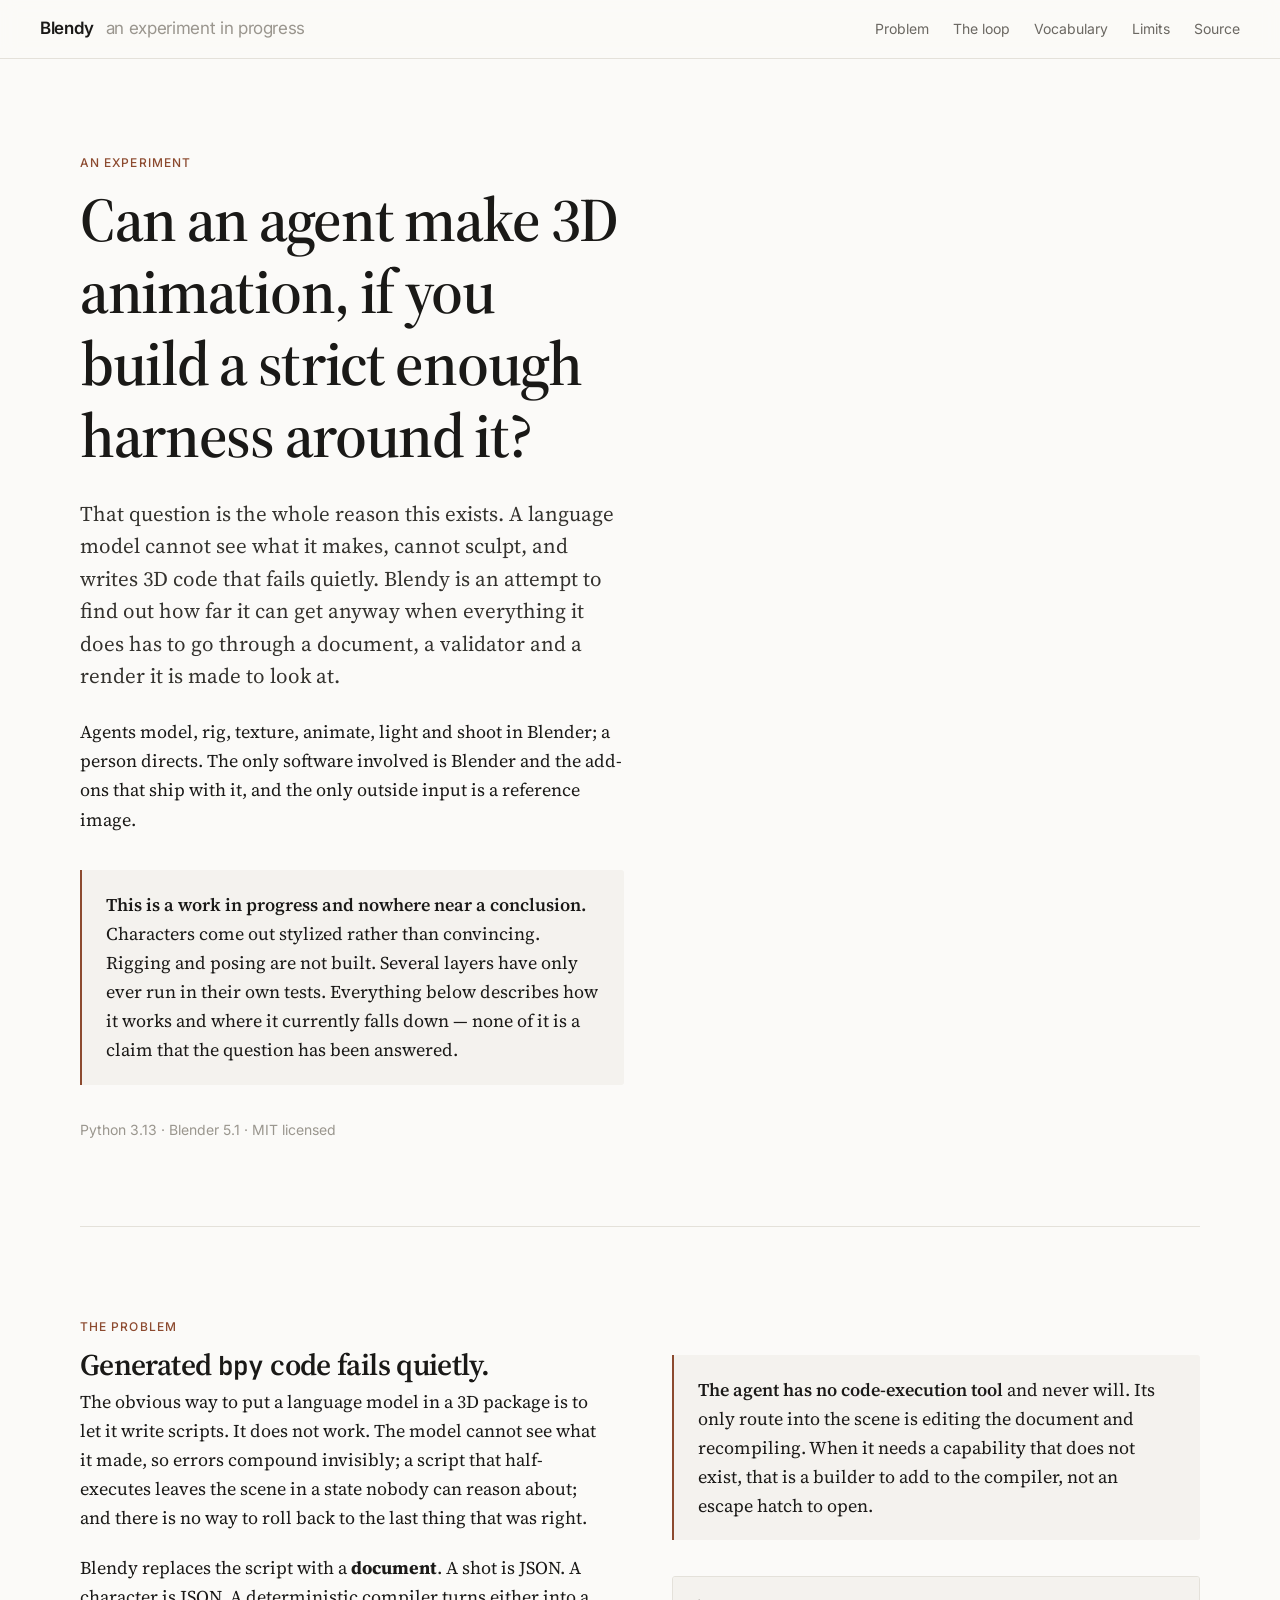
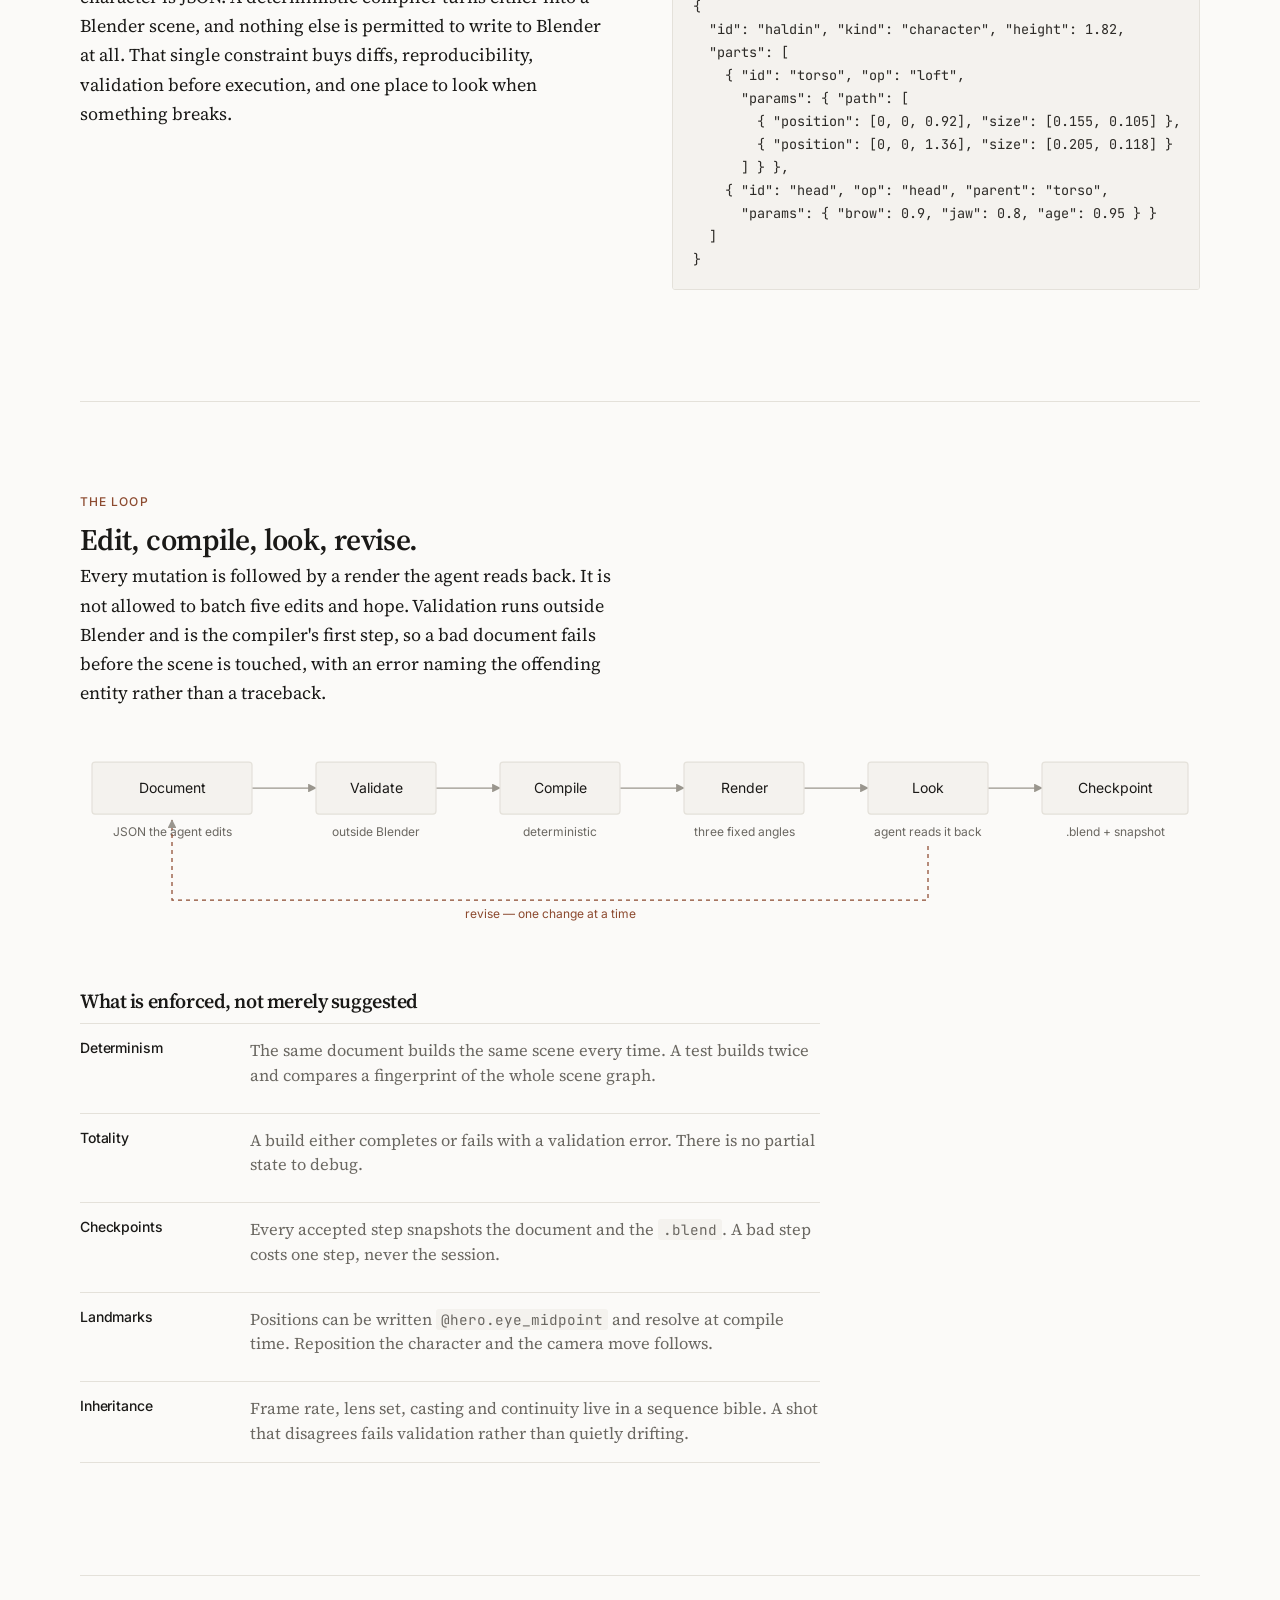
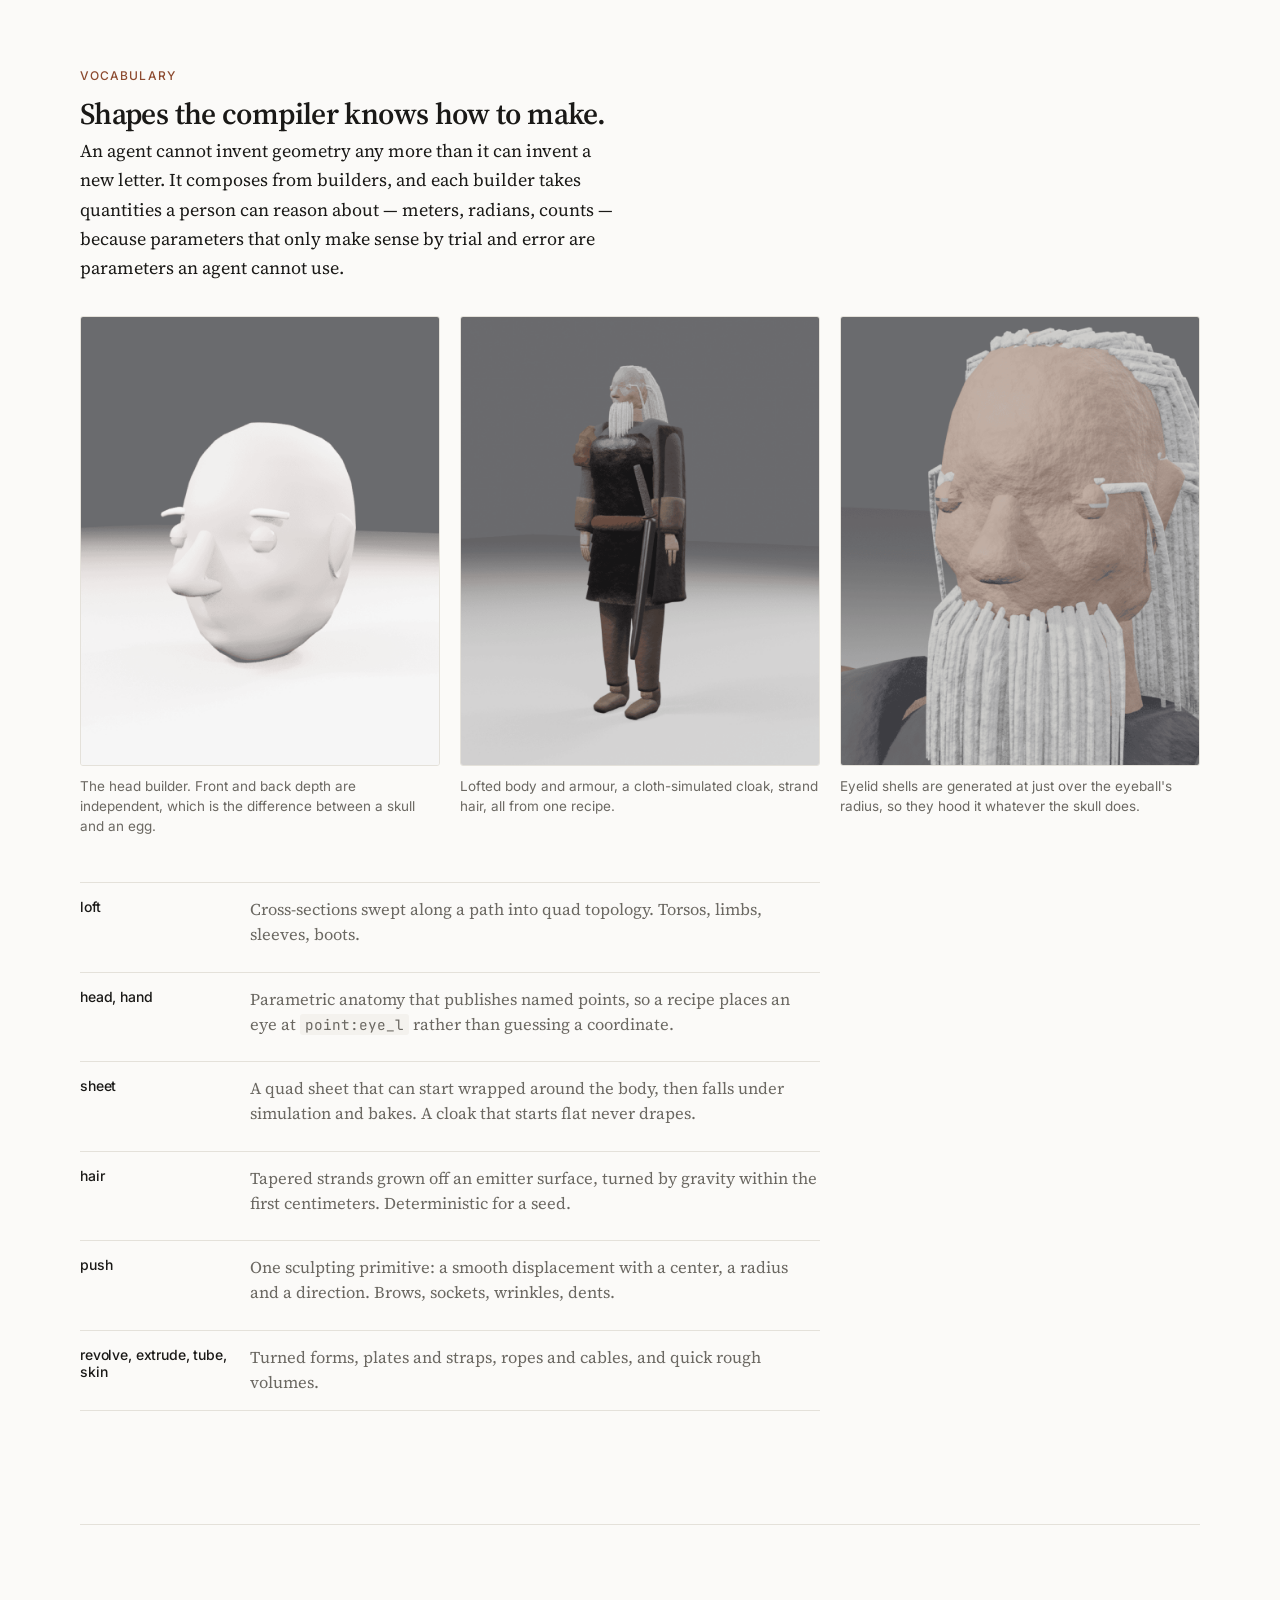
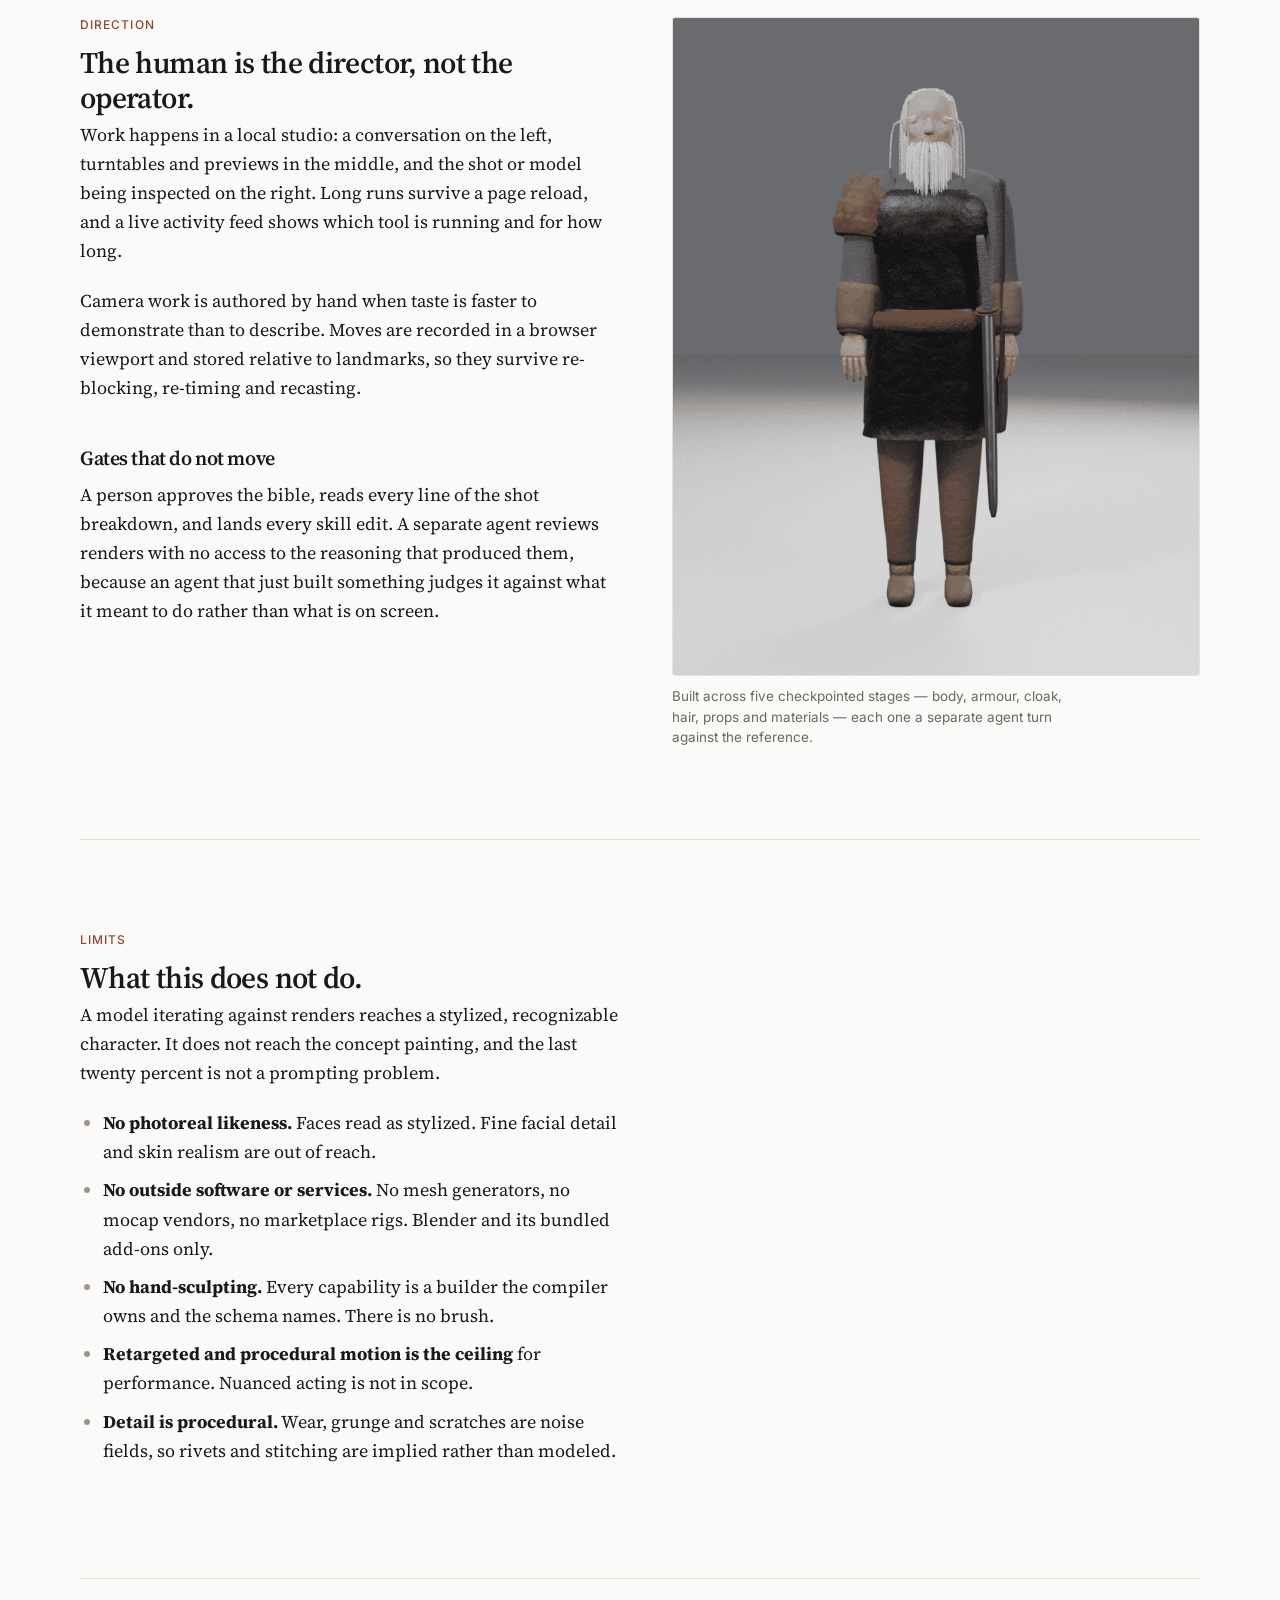
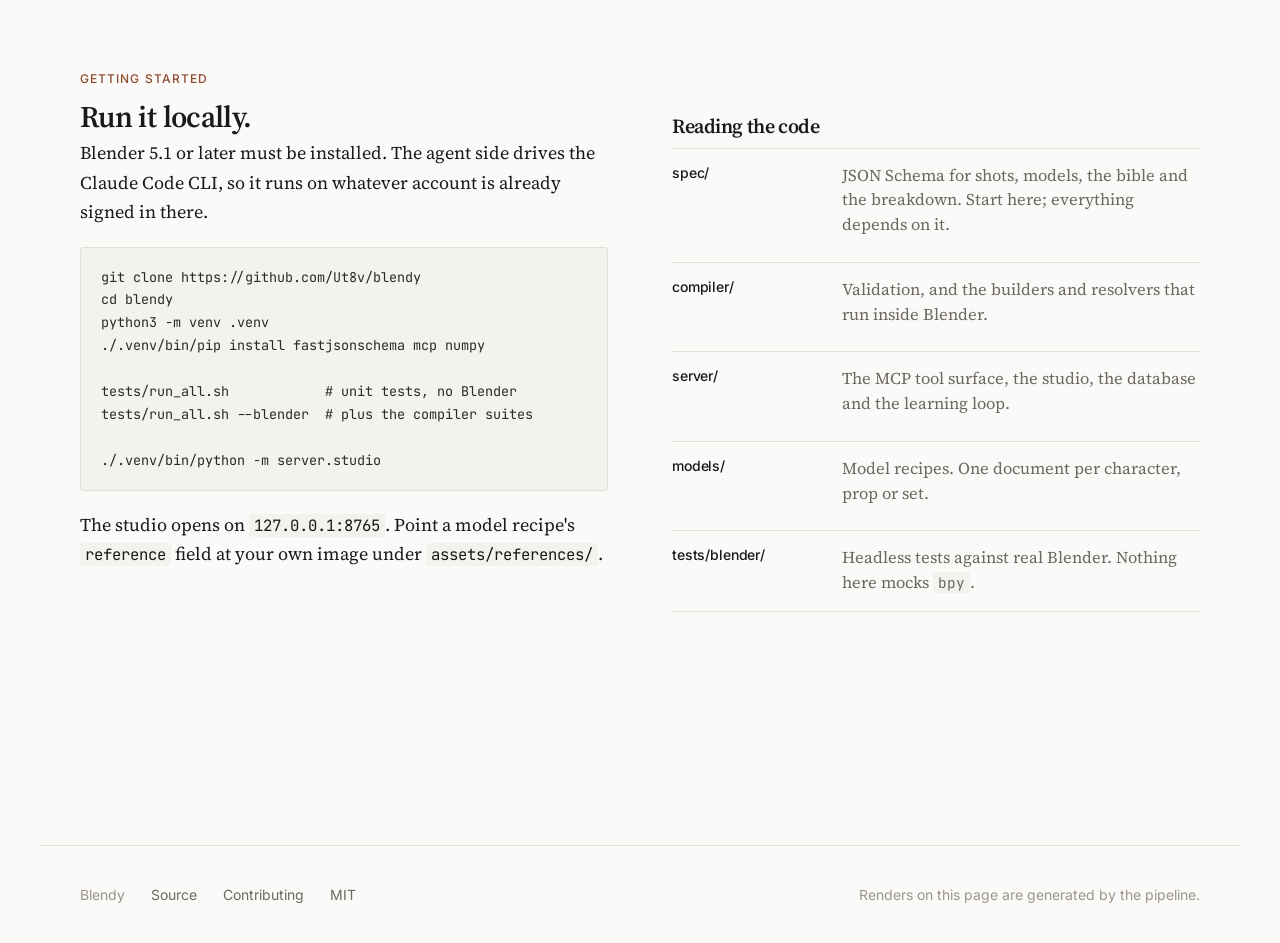
==== commit 1eafd6a7: "Spelling, and a stale depsgraph in hair sampling Hair sampled the emitter's evaluated mesh without e" ====
--- a/docs/index.html
+++ b/docs/index.html
@@ -44,7 +44,7 @@
     <div class="note">
       <p>
         <strong>This is a work in progress and nowhere near a conclusion.</strong>
-        Characters come out stylised rather than convincing. Rigging and posing are not
+        Characters come out stylized rather than convincing. Rigging and posing are not
         built. Several layers have only ever run in their own tests. Everything below
         describes how it works and where it currently falls down — none of it is a claim
         that the question has been answered.
@@ -169,7 +169,7 @@
     <p>
       An agent cannot invent geometry any more than it can invent a new letter. It
       composes from builders, and each builder takes quantities a person can reason
-      about — metres, radians, counts — because parameters that only make sense by
+      about — meters, radians, counts — because parameters that only make sense by
       trial and error are parameters an agent cannot use.
     </p>
   </div>
@@ -194,8 +194,8 @@
       <li><b>loft</b><span>Cross-sections swept along a path into quad topology. Torsos, limbs, sleeves, boots.</span></li>
       <li><b>head, hand</b><span>Parametric anatomy that publishes named points, so a recipe places an eye at <code>point:eye_l</code> rather than guessing a coordinate.</span></li>
       <li><b>sheet</b><span>A quad sheet that can start wrapped around the body, then falls under simulation and bakes. A cloak that starts flat never drapes.</span></li>
-      <li><b>hair</b><span>Tapered strands grown off an emitter surface, turned by gravity within the first centimetres. Deterministic for a seed.</span></li>
-      <li><b>push</b><span>One sculpting primitive: a smooth displacement with a centre, a radius and a direction. Brows, sockets, wrinkles, dents.</span></li>
+      <li><b>hair</b><span>Tapered strands grown off an emitter surface, turned by gravity within the first centimeters. Deterministic for a seed.</span></li>
+      <li><b>push</b><span>One sculpting primitive: a smooth displacement with a center, a radius and a direction. Brows, sockets, wrinkles, dents.</span></li>
       <li><b>revolve, extrude, tube, skin</b><span>Turned forms, plates and straps, ropes and cables, and quick rough volumes.</span></li>
     </ul>
   </div>
@@ -240,16 +240,16 @@
     <p class="eyebrow">Limits</p>
     <h2>What this does not do.</h2>
     <p>
-      A model iterating against renders reaches a stylised, recognisable character. It
+      A model iterating against renders reaches a stylized, recognizable character. It
       does not reach the concept painting, and the last twenty percent is not a
       prompting problem.
     </p>
     <ul>
-      <li><strong>No photoreal likeness.</strong> Faces read as stylised. Fine facial detail and skin realism are out of reach.</li>
+      <li><strong>No photoreal likeness.</strong> Faces read as stylized. Fine facial detail and skin realism are out of reach.</li>
       <li><strong>No outside software or services.</strong> No mesh generators, no mocap vendors, no marketplace rigs. Blender and its bundled add-ons only.</li>
       <li><strong>No hand-sculpting.</strong> Every capability is a builder the compiler owns and the schema names. There is no brush.</li>
       <li><strong>Retargeted and procedural motion is the ceiling</strong> for performance. Nuanced acting is not in scope.</li>
-      <li><strong>Detail is procedural.</strong> Wear, grunge and scratches are noise fields, so rivets and stitching are implied rather than modelled.</li>
+      <li><strong>Detail is procedural.</strong> Wear, grunge and scratches are noise fields, so rivets and stitching are implied rather than modeled.</li>
     </ul>
   </div>
 </section>
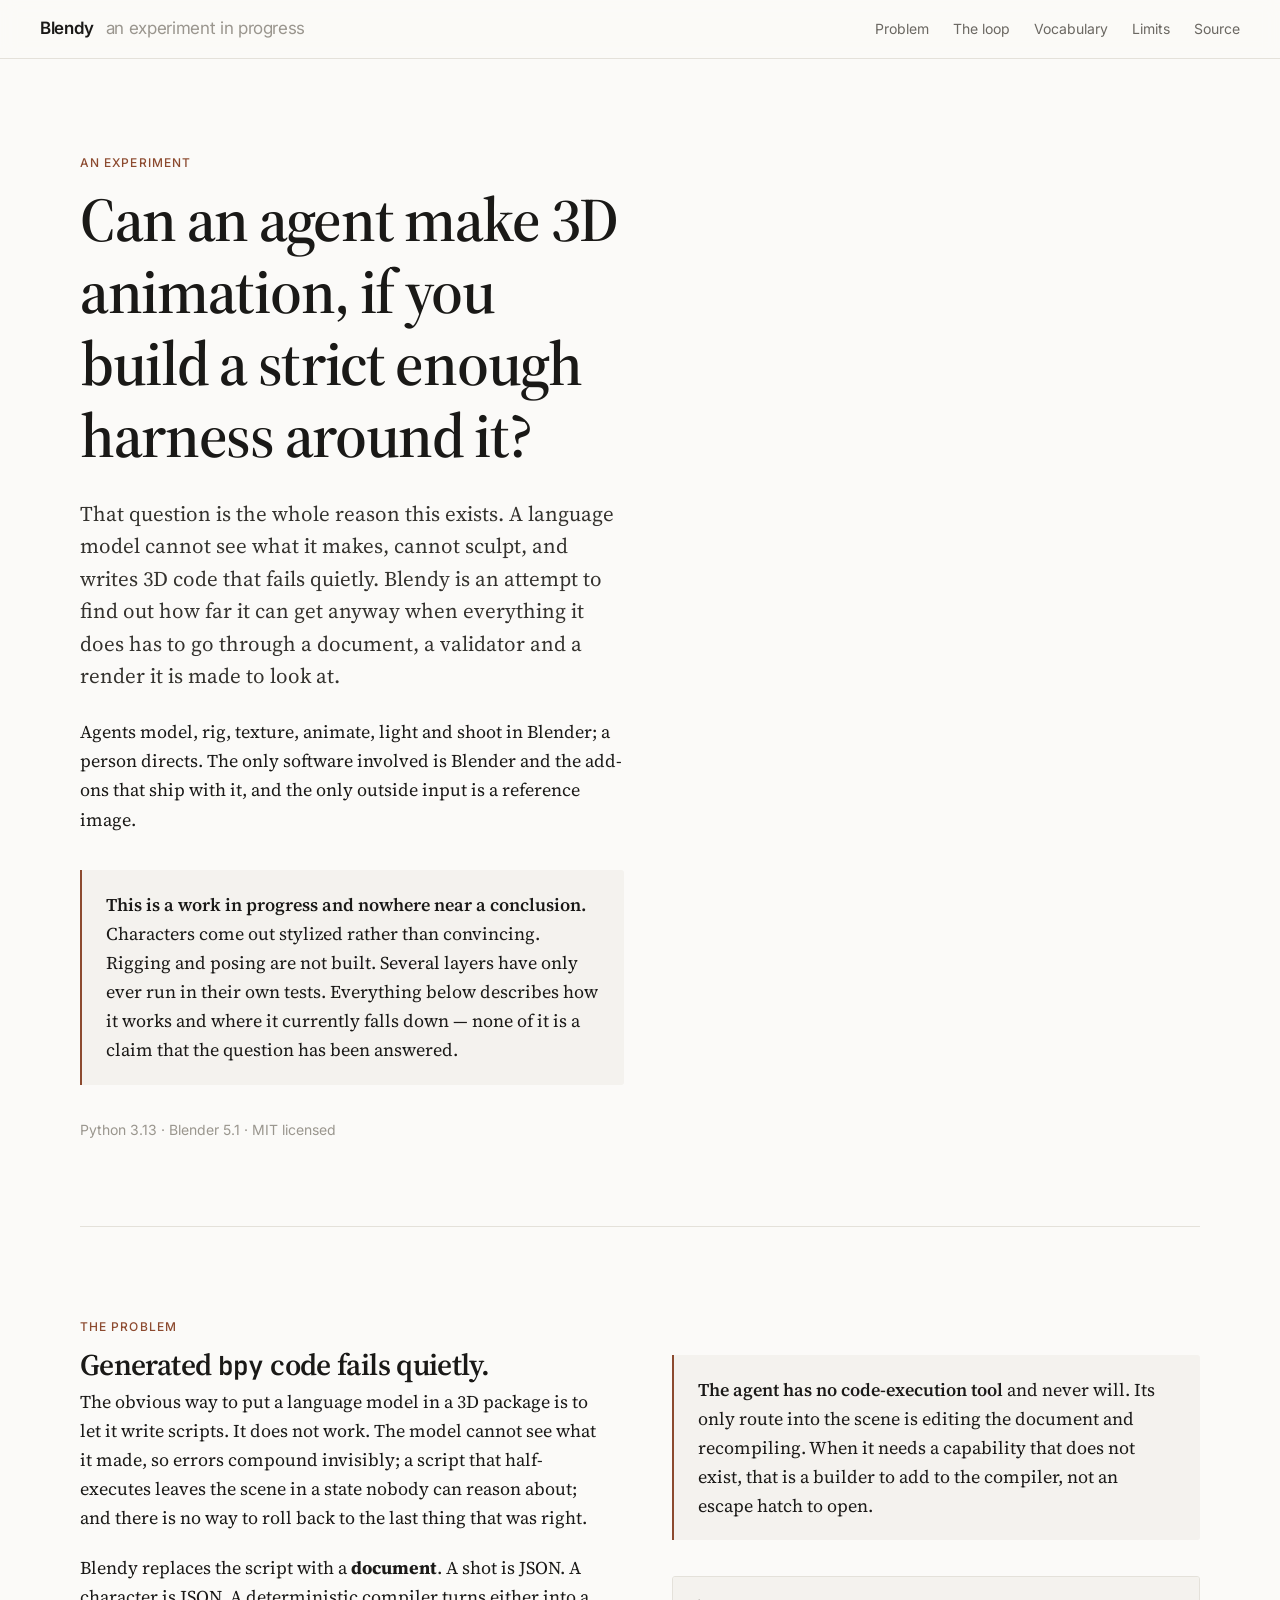
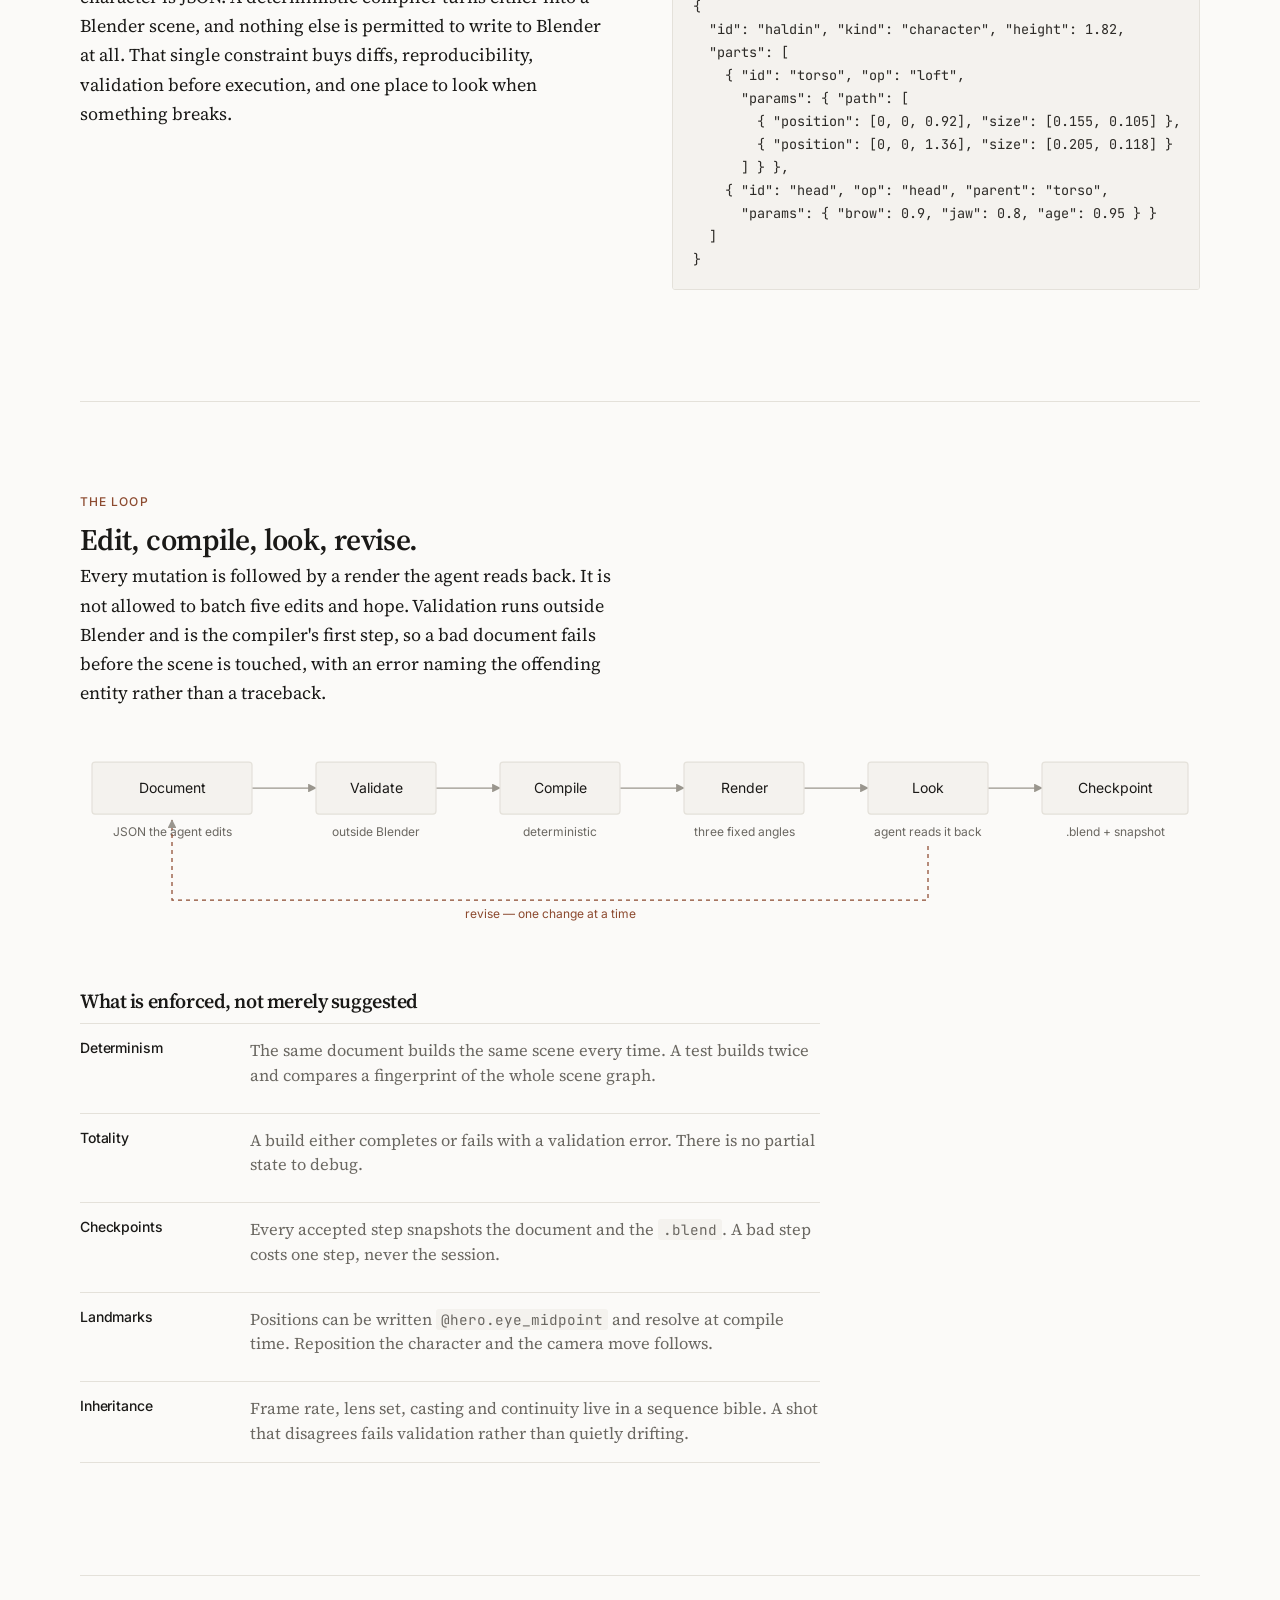
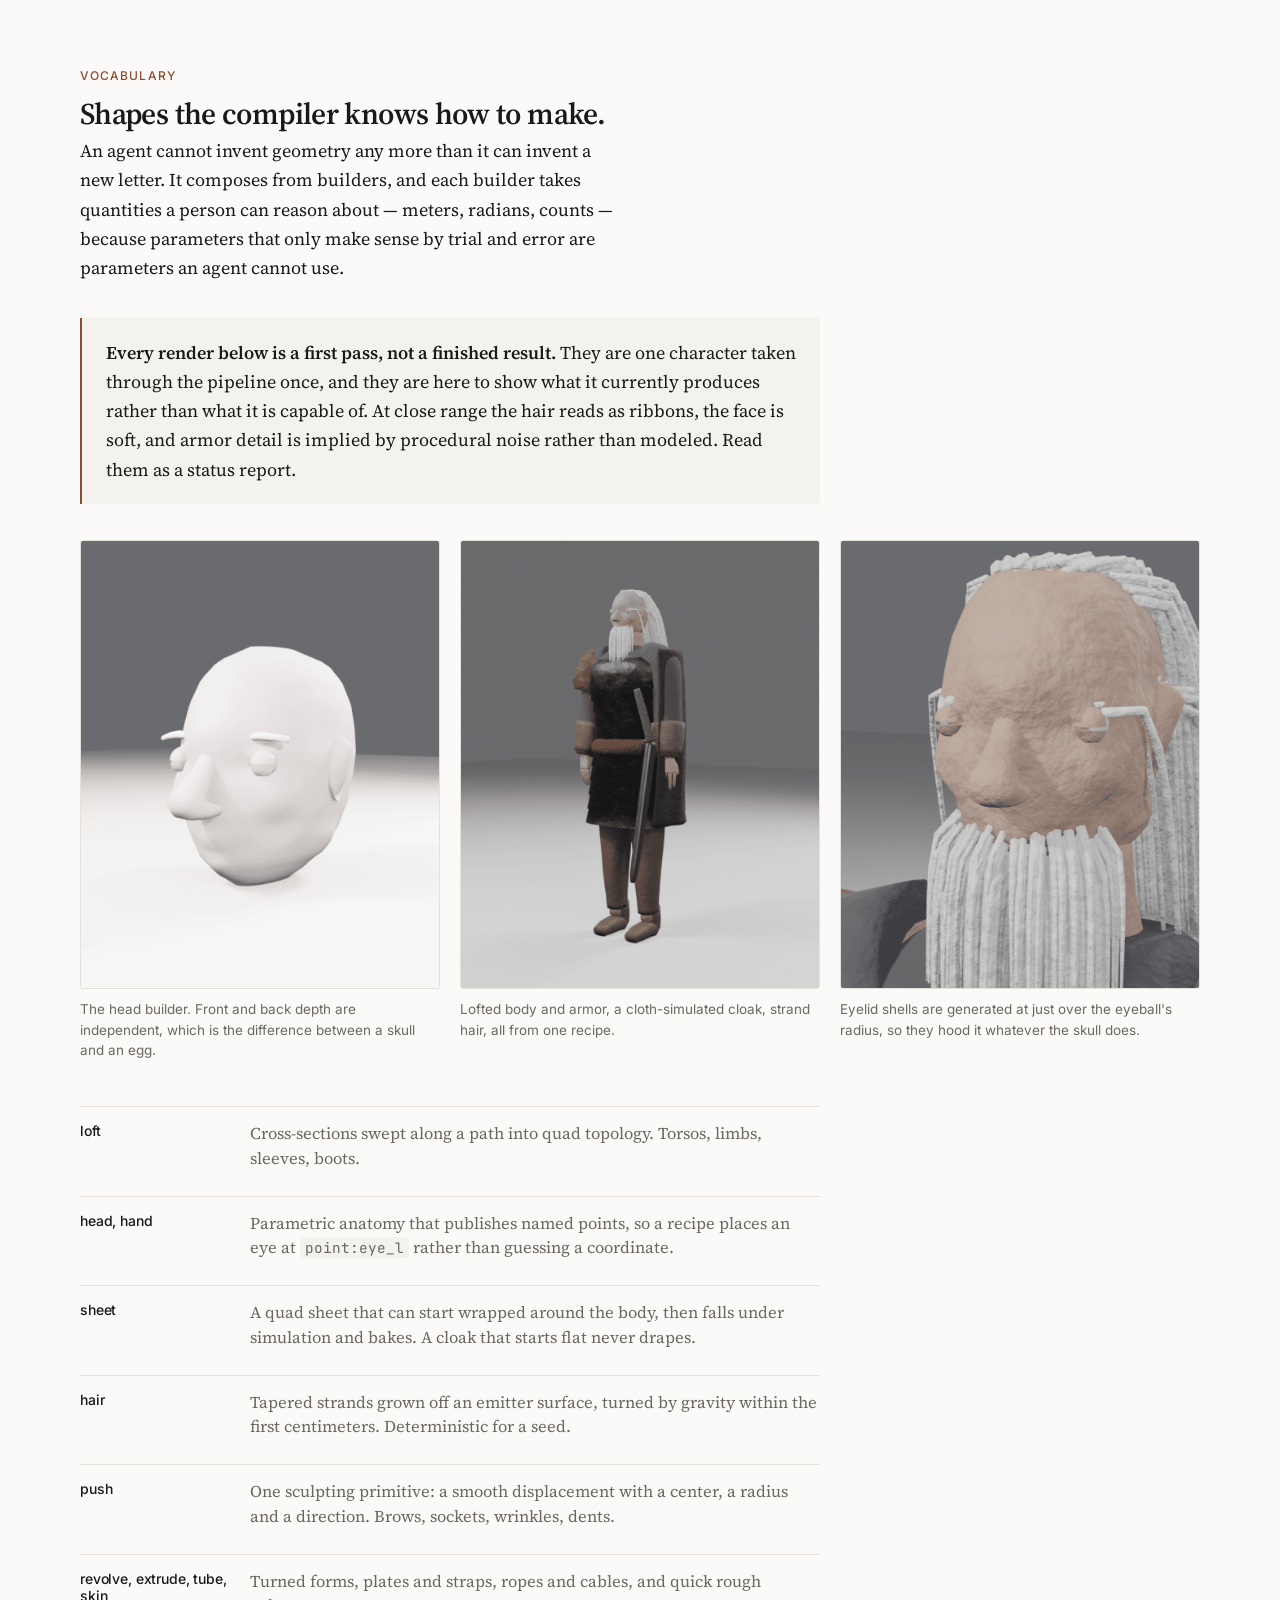
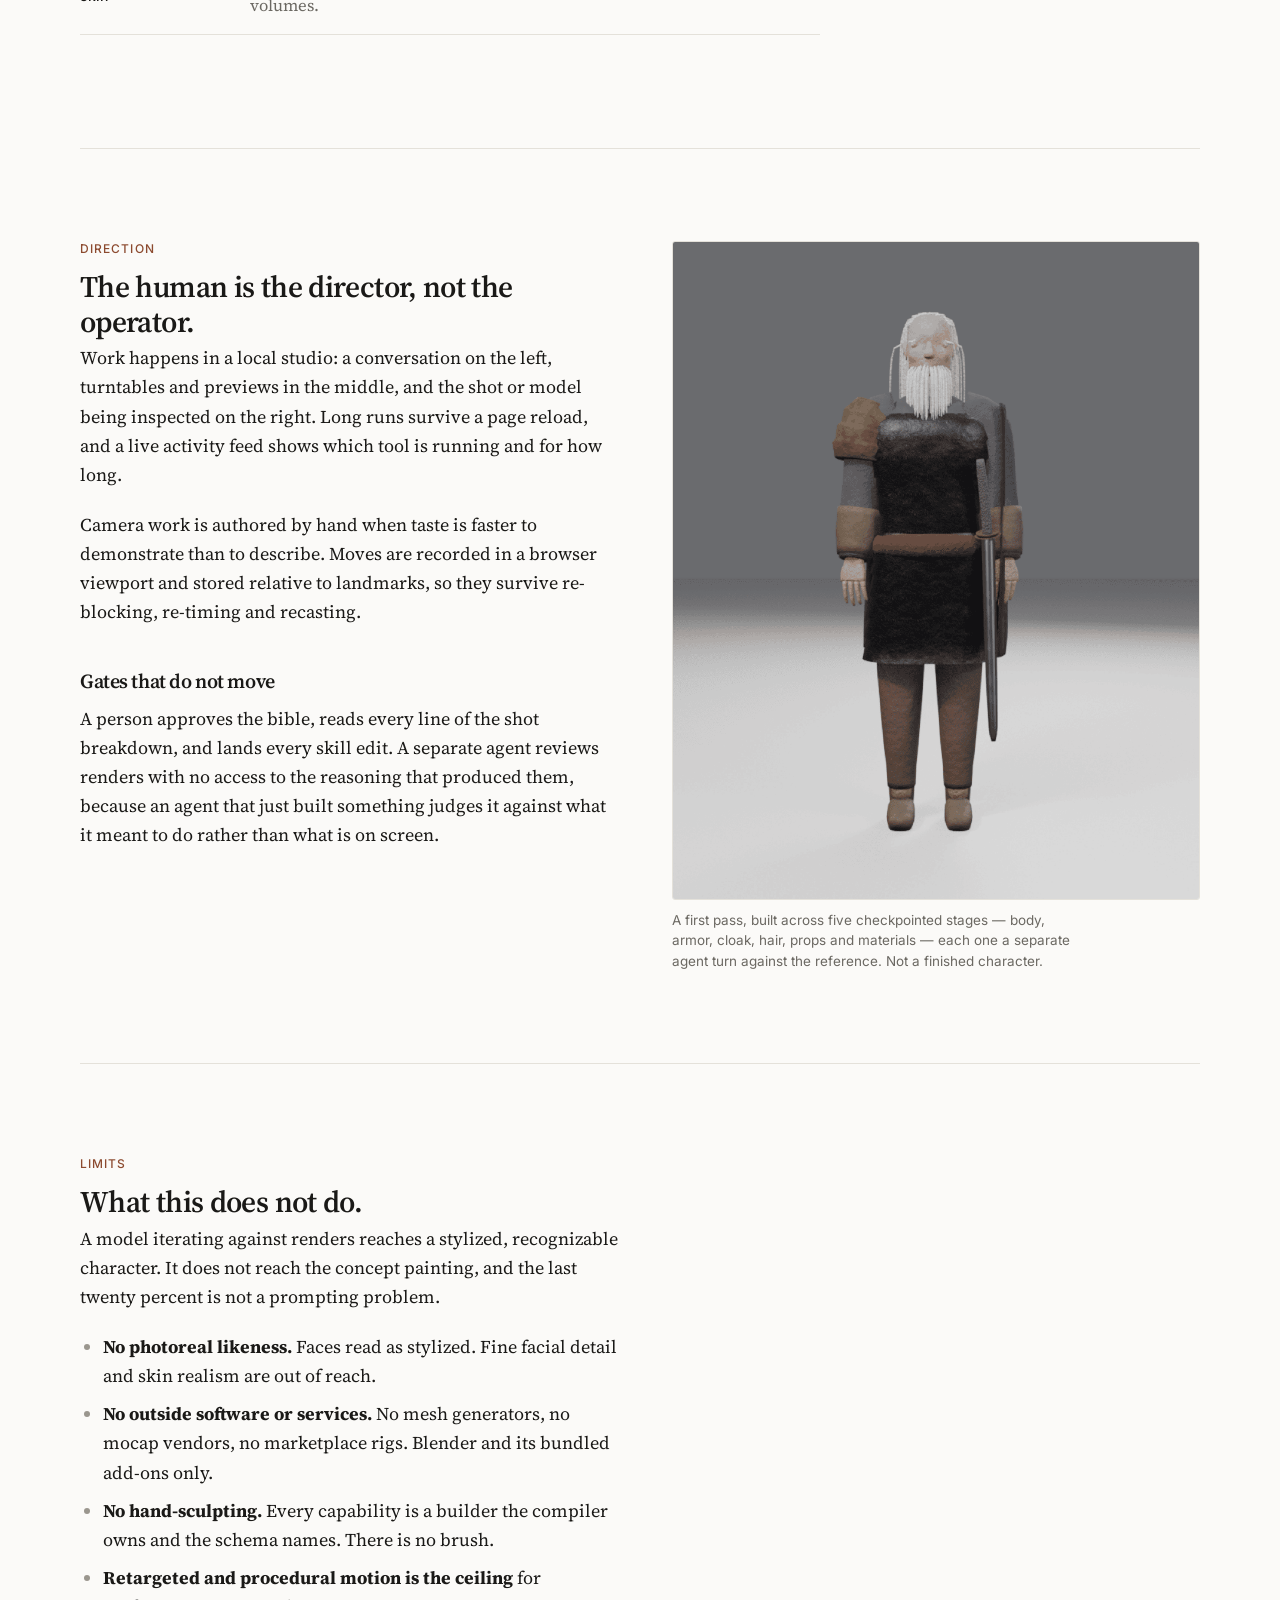
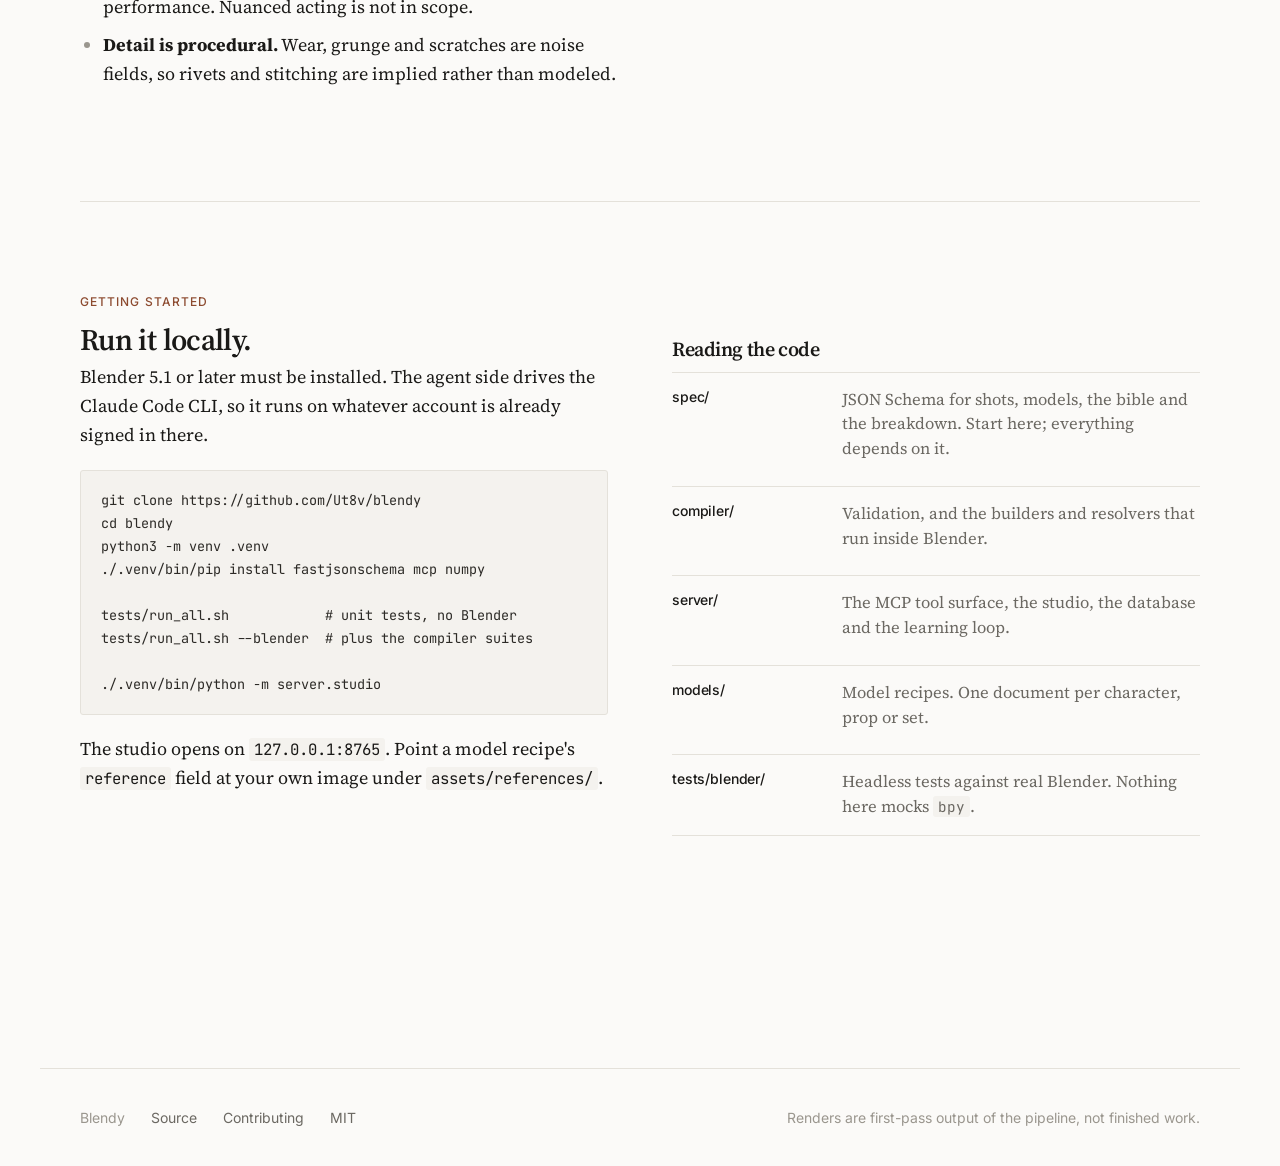
==== commit 8de3e07f: "Say plainly that the renders are a first pass The images are one character through the pipeline once" ====
--- a/docs/index.html
+++ b/docs/index.html
@@ -112,6 +112,7 @@
     </p>
   </div>
 
+  <div class="diagram-wrap">
   <div class="diagram" role="img" aria-label="Pipeline: document, validate, compile, render, look, then revise or checkpoint.">
     <svg viewBox="0 0 1120 210" xmlns="http://www.w3.org/2000/svg">
       <defs>
@@ -149,6 +150,7 @@
       <text x="470" y="190" font-size="12" fill="#8c4a2f" text-anchor="middle">revise — one change at a time</text>
     </svg>
   </div>
+  </div>
 
   <div class="prose wide" style="margin-top:44px">
     <h3>What is enforced, not merely suggested</h3>
@@ -174,14 +176,24 @@
     </p>
   </div>
 
+  <div class="note" style="max-width:740px">
+    <p>
+      <strong>Every render below is a first pass, not a finished result.</strong>
+      They are one character taken through the pipeline once, and they are here to
+      show what it currently produces rather than what it is capable of. At close
+      range the hair reads as ribbons, the face is soft, and armor detail is implied
+      by procedural noise rather than modeled. Read them as a status report.
+    </p>
+  </div>
+
   <div class="plates">
     <figure>
       <img src="images/head-builder.png" alt="A parametric head with brow ridge, eye sockets, cheekbones and jaw.">
       <figcaption>The head builder. Front and back depth are independent, which is the difference between a skull and an egg.</figcaption>
     </figure>
     <figure>
-      <img src="images/haldin-three-quarter.png" alt="A character in layered armour with a cloak and a sword at the hip.">
-      <figcaption>Lofted body and armour, a cloth-simulated cloak, strand hair, all from one recipe.</figcaption>
+      <img src="images/haldin-three-quarter.png" alt="A character in layered armor with a cloak and a sword at the hip.">
+      <figcaption>Lofted body and armor, a cloth-simulated cloak, strand hair, all from one recipe.</figcaption>
     </figure>
     <figure>
       <img src="images/haldin-head.png" alt="Close-up of the character's head showing lids, beard and hair.">
@@ -228,8 +240,9 @@
     <figure>
       <img src="images/haldin-front.png" alt="Front view of the finished character.">
       <figcaption>
-        Built across five checkpointed stages — body, armour, cloak, hair, props and
-        materials — each one a separate agent turn against the reference.
+        A first pass, built across five checkpointed stages — body, armor, cloak,
+        hair, props and materials — each one a separate agent turn against the
+        reference. Not a finished character.
       </figcaption>
     </figure>
   </div>
@@ -298,7 +311,7 @@
   <a href="https://github.com/Ut8v/blendy">Source</a>
   <a href="https://github.com/Ut8v/blendy/blob/main/CONTRIBUTING.md">Contributing</a>
   <a href="https://github.com/Ut8v/blendy/blob/main/LICENSE">MIT</a>
-  <span style="margin-left:auto">Renders on this page are generated by the pipeline.</span>
+  <span style="margin-left:auto">Renders are first-pass output of the pipeline, not finished work.</span>
 </footer>
 
 </body>
--- a/docs/style.css
+++ b/docs/style.css
@@ -62,11 +62,57 @@
 .band { padding: 92px 0; border-top: 1px solid var(--rule); }
 .band:first-of-type { border-top: 0; }
 .split { display: grid; grid-template-columns: minmax(0, 1fr) minmax(0, 1fr); gap: 64px; align-items: start; }
-@media (max-width: 900px) {
-  main { padding: 0 22px 80px; }
-  .masthead { padding: 16px 22px; gap: 16px; }
-  .masthead nav { gap: 16px; }
-  .split { grid-template-columns: 1fr; gap: 36px; }
+@media (max-width: 1000px) {
+  .split { grid-template-columns: minmax(0, 1fr); gap: 40px; }
+}
+
+@media (max-width: 760px) {
+  body { font-size: 17px; }
+  main { padding: 0 20px 64px; }
+  .band { padding: 56px 0; }
+  .hero { padding: 44px 0 40px; }
+  h1 { font-size: clamp(31px, 8.2vw, 42px); }
+  h2 { font-size: 25px; }
+  .lede { font-size: 18.5px; }
+  .prose, .prose.wide { max-width: none; }
+
+  /* The masthead becomes a title plus a scrollable rail of links. */
+  .masthead {
+    display: block; padding: 12px 20px 0; position: static;
+    backdrop-filter: none; background: var(--paper);
+  }
+  .masthead nav {
+    margin: 10px -20px 0; padding: 0 20px 10px; gap: 20px;
+    overflow-x: auto; -webkit-overflow-scrolling: touch;
+    scrollbar-width: none;
+  }
+  .masthead nav::-webkit-scrollbar { display: none; }
+  .masthead a { white-space: nowrap; }
+
+  pre { padding: 14px; font-size: 12.5px; border-radius: 3px; }
+  .note { padding: 16px 18px; }
+  footer { padding: 28px 20px; gap: 16px; }
+  footer span:last-child { margin-left: 0 !important; flex-basis: 100%; }
+
+  /* The pipeline diagram is far too wide to shrink; let it scroll instead. */
+  .diagram { overflow-x: auto; margin-left: -20px; margin-right: -20px; padding: 0 20px; }
+  .diagram svg { min-width: 720px; }
+  /* A cut-off diagram gives no sign it can be dragged, so say so. */
+  .diagram-wrap::after {
+    content: "Scroll sideways to see the whole loop";
+    display: block; margin-top: 8px;
+    font: 400 13px var(--sans); color: var(--faint);
+  }
+}
+
+@media (max-width: 460px) {
+  main { padding: 0 16px 56px; }
+  .masthead { padding: 12px 16px 0; }
+  /* Full-bleed children have to match the narrower gutter or they overhang. */
+  .masthead nav { margin: 10px -16px 0; padding: 0 16px 10px; }
+  .diagram { margin-left: -16px; margin-right: -16px; padding: 0 16px; }
+  .wordmark span { display: none; }
+  h1 { font-size: clamp(28px, 8.6vw, 34px); }
 }
 
 /* ---- hero ---- */
@@ -85,12 +131,13 @@
   margin-top: 10px; font: 400 13.5px/1.5 var(--sans); color: var(--muted);
   max-width: 46ch;
 }
-.plates { display: grid; grid-template-columns: repeat(3, 1fr); gap: 20px; margin-top: 34px; }
-@media (max-width: 760px) { .plates { grid-template-columns: 1fr; } }
+.plates { display: grid; grid-template-columns: repeat(3, minmax(0, 1fr)); gap: 20px; margin-top: 34px; }
+@media (max-width: 980px) { .plates { grid-template-columns: repeat(2, minmax(0, 1fr)); } }
+@media (max-width: 620px) { .plates { grid-template-columns: minmax(0, 1fr); gap: 26px; } }
 
 /* ---- code ---- */
 pre {
-  margin: 1.4em 0; padding: 18px 20px; overflow-x: auto;
+  margin: 1.4em 0; padding: 18px 20px; overflow-x: auto; -webkit-overflow-scrolling: touch;
   background: var(--panel); border: 1px solid var(--rule); border-radius: 3px;
   font: 400 13.5px/1.7 var(--mono); color: #2c2a26;
 }
@@ -106,10 +153,11 @@
   padding: 15px 0; border-top: 1px solid var(--rule);
   display: grid; grid-template-columns: 148px minmax(0, 1fr); gap: 22px;
 }
+.plain span { overflow-wrap: anywhere; }
 .plain li:last-child { border-bottom: 1px solid var(--rule); }
 .plain b { font: 500 14px var(--sans); letter-spacing: -0.01em; }
 .plain span { color: var(--muted); font-size: 16.5px; line-height: 1.5; }
-@media (max-width: 620px) { .plain li { grid-template-columns: 1fr; gap: 4px; } }
+@media (max-width: 680px) { .plain li { grid-template-columns: minmax(0, 1fr); gap: 5px; padding: 13px 0; } }
 
 /* ---- diagram ---- */
 .diagram { margin: 8px 0 0; }
